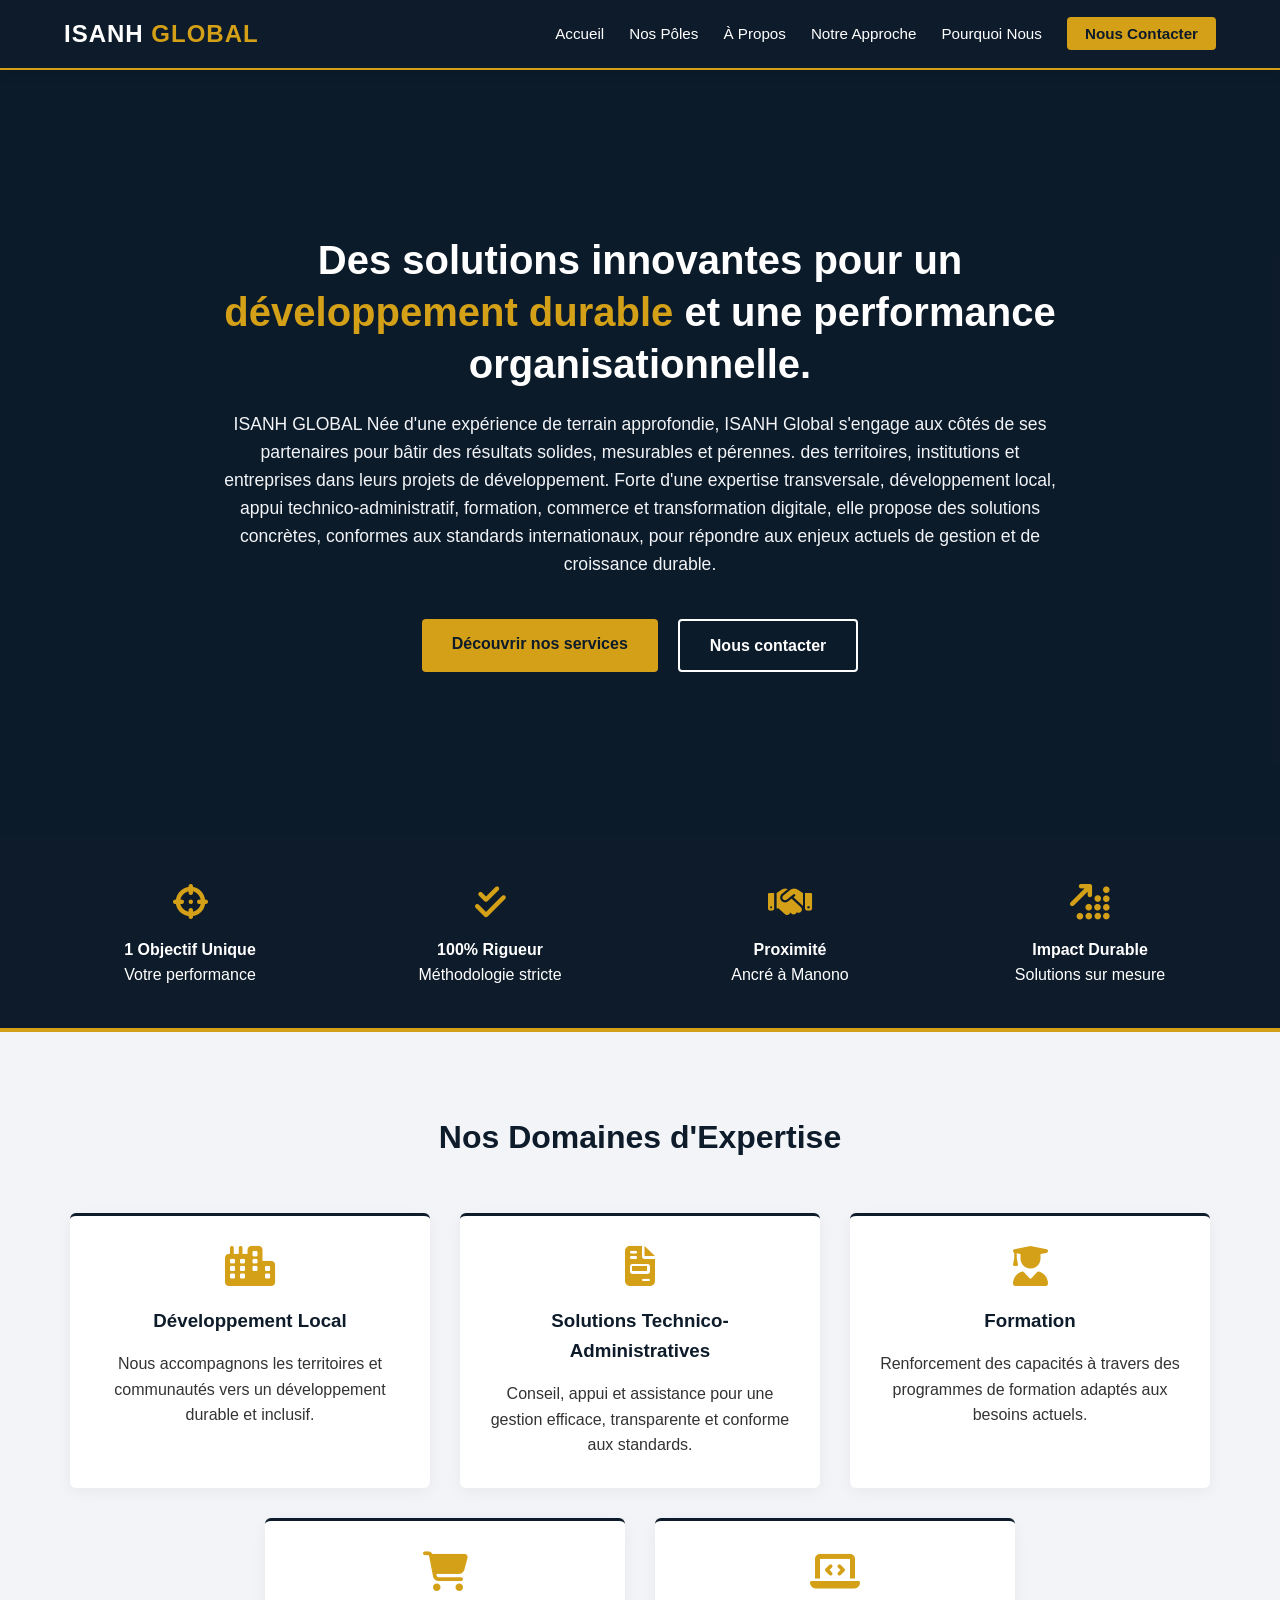
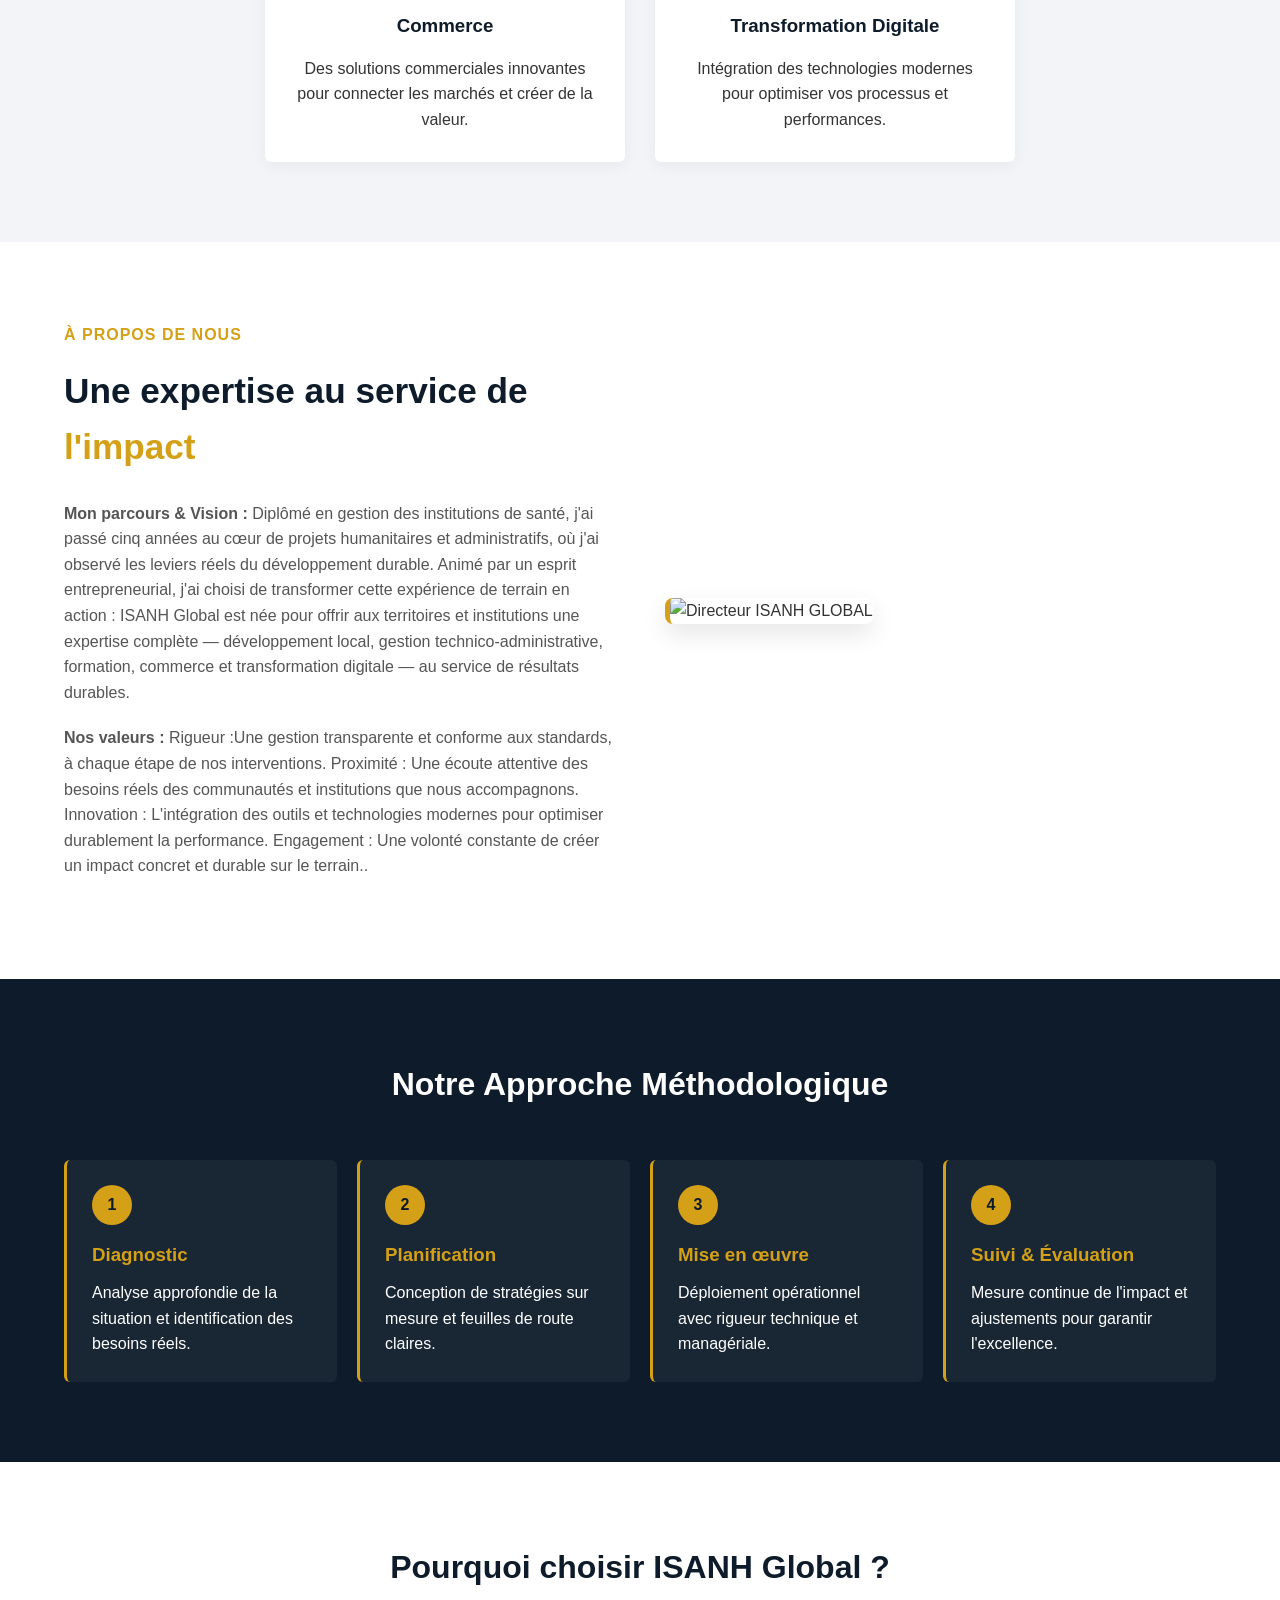
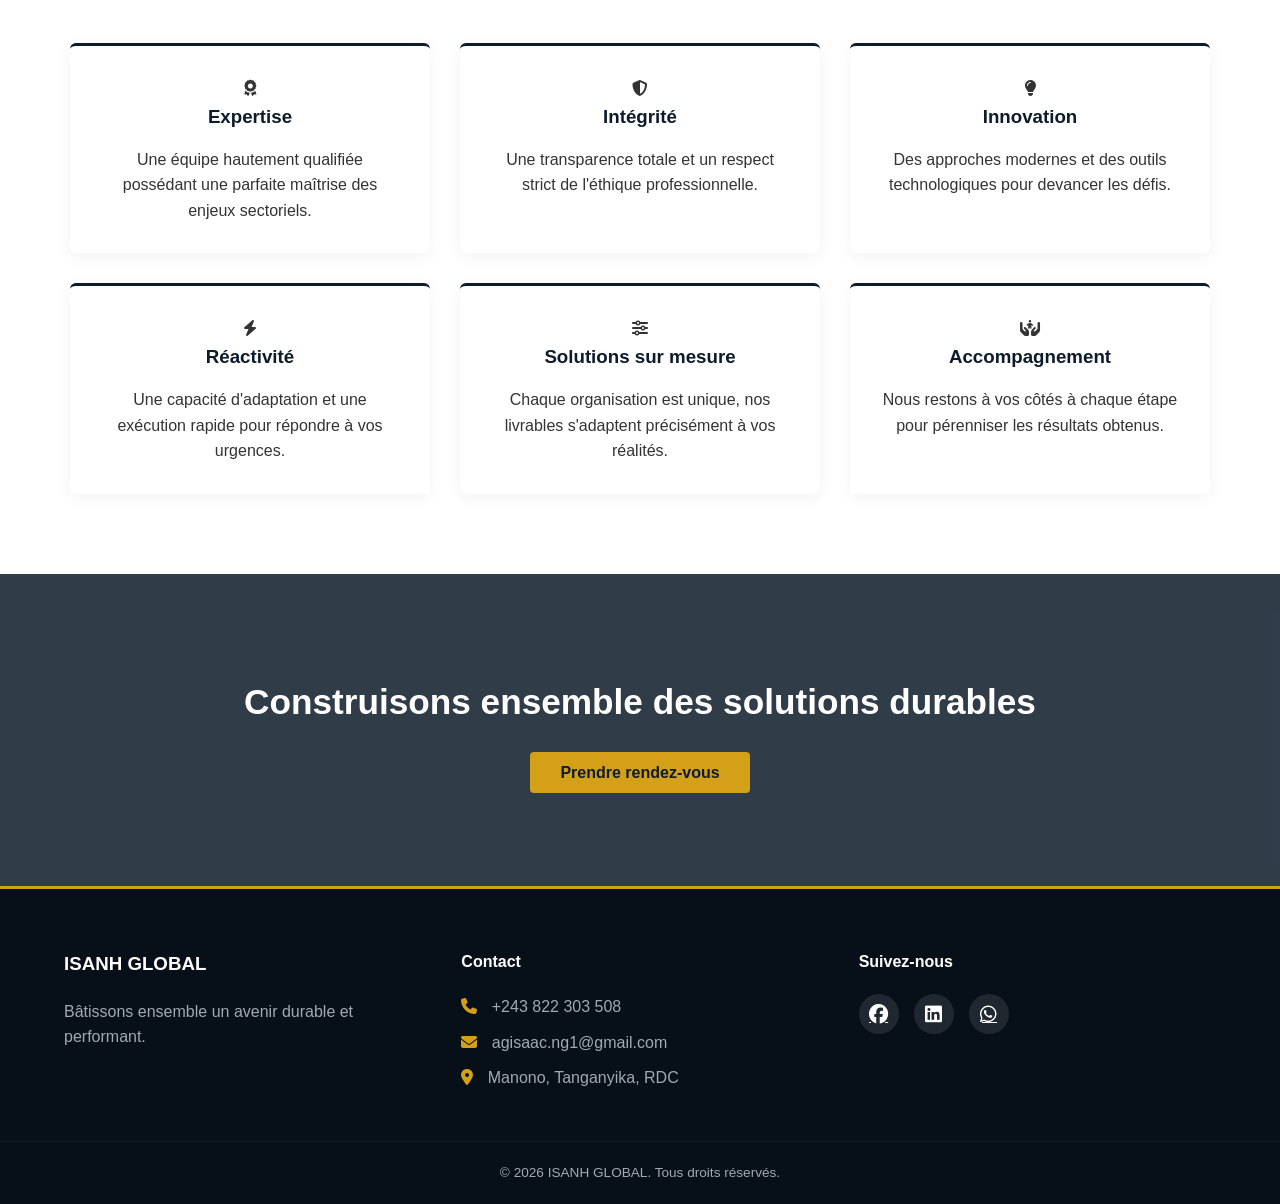
==== index.html @ 067c7b62 "Add files via upload" ====
<!DOCTYPE html>
<html lang="fr">
<head>
    <meta charset="UTF-8">
    <meta name="viewport" content="width=device-width, initial-scale=1.0">
    <title>ISANH GLOBAL | Performance & Solutions</title>
    <link rel="stylesheet" href="https://cdnjs.cloudflare.com/ajax/libs/font-awesome/6.4.0/css/all.min.css">
    <link rel="stylesheet" href="style.css">
</head>
<body>

    <header class="site-header">
        <div class="header-container">
            <div class="logo">ISANH <span class="gold-text">GLOBAL</span></div>
            <nav class="main-nav">
                <ul class="nav-links">
                    <li><a href="#accueil">Accueil</a></li>
                    <li><a href="#poles">Nos Pôles</a></li>
                    <li><a href="#apropos">À Propos</a></li>
                    <li><a href="#approche">Notre Approche</a></li>
                    <li><a href="#pourquoi">Pourquoi Nous</a></li>
                    <li><a href="#contact" class="nav-btn-contact">Nous Contacter</a></li>
                </ul>
            </nav>
        </div>
    </header>

    <section id="accueil" class="hero-section">
        <div class="hero-overlay"></div>
        <div class="hero-content">
            <h1>Des solutions innovantes pour un <span class="gold-text">développement durable</span> et une performance organisationnelle.</h1>
            <p class="hero-subtitle">ISANH GLOBAL Née d'une expérience de terrain approfondie, ISANH Global s'engage aux côtés de ses partenaires pour bâtir des résultats solides, mesurables et pérennes. des territoires, institutions et entreprises dans leurs projets de développement. Forte d'une expertise transversale, développement local, appui technico-administratif, formation, commerce et transformation digitale, elle propose des solutions concrètes, conformes aux standards internationaux, pour répondre aux enjeux actuels de gestion et de croissance durable.</p>
            <div class="hero-buttons">
                <a href="#poles" class="btn btn-gold">Découvrir nos services</a>
                <a href="https://wa.me/243822303508" target="_blank" class="btn btn-outline">Nous contacter</a>
            </div>
        </div>
    </section>

    <!-- 2. NOTRE ENGAGEMENT DE DÉPART (À la place des faux chiffres) -->
    <section class="stats-section">
        <div class="container stats-grid">
            <div class="stat-card">
                <h3><i class="fa-solid fa-crosshairs"></i></h3>
                <p><strong>1 Objectif Unique</strong><br>Votre performance</p>
            </div>
            <div class="stat-card">
                <h3><i class="fa-solid fa-check-double"></i></h3>
                <p><strong>100% Rigueur</strong><br>Méthodologie stricte</p>
            </div>
            <div class="stat-card">
                <h3><i class="fa-solid fa-handshake"></i></h3>
                <p><strong>Proximité</strong><br>Ancré à Manono</p>
            </div>
            <div class="stat-card">
                <h3><i class="fa-solid fa-arrow-up-right-dots"></i></h3>
                <p><strong>Impact Durable</strong><br>Solutions sur mesure</p>
            </div>
        </div>
    </section>

    <section id="poles" class="section-padding bg-light">
        <div class="container">
            <h2 class="section-title">Nos Domaines d'Expertise</h2>
            <div class="grid-3-columns">
                <div class="card-expertise">
                    <i class="fa-solid fa-city card-icon"></i>
                    <h3>Développement Local</h3>
                    <p>Nous accompagnons les territoires et communautés vers un développement durable et inclusif.</p>
                </div>
                <div class="card-expertise">
                    <i class="fa-solid fa-file-invoice card-icon"></i>
                    <h3>Solutions Technico-Administratives</h3>
                    <p>Conseil, appui et assistance pour une gestion efficace, transparente et conforme aux standards.</p>
                </div>
                <div class="card-expertise">
                    <i class="fa-solid fa-user-graduate card-icon"></i>
                    <h3>Formation</h3>
                    <p>Renforcement des capacités à travers des programmes de formation adaptés aux besoins actuels.</p>
                </div>
                <div class="card-expertise">
                    <i class="fa-solid fa-cart-shopping card-icon"></i>
                    <h3>Commerce</h3>
                    <p>Des solutions commerciales innovantes pour connecter les marchés et créer de la valeur.</p>
                </div>
                <div class="card-expertise">
                    <i class="fa-solid fa-laptop-code card-icon"></i>
                    <h3>Transformation Digitale</h3>
                    <p>Intégration des technologies modernes pour optimiser vos processus et performances.</p>
                </div>
            </div>
        </div>
    </section>

    <section id="apropos" class="section-padding">
        <div class="container grid-2-columns">
            <div class="about-text">
                <span class="section-subtitle">À PROPOS DE NOUS</span>
                <h2>Une expertise au service de <span class="gold-text">l'impact</span></h2>
                <p><strong>Mon parcours & Vision :</strong> Diplômé en gestion des institutions de santé, j'ai passé cinq années au cœur de projets humanitaires et administratifs, où j'ai observé les leviers réels du développement durable. Animé par un esprit entrepreneurial, j'ai choisi de transformer cette expérience de terrain en action : ISANH Global est née pour offrir aux territoires et institutions une expertise complète — développement local, gestion technico-administrative, formation, commerce et transformation digitale — au service de résultats durables.</p>
                <p><strong>Nos valeurs :</strong> Rigueur :Une gestion transparente et conforme aux standards, à chaque étape de nos interventions.
Proximité : Une écoute attentive des besoins réels des communautés et institutions que nous accompagnons.
Innovation : L'intégration des outils et technologies modernes pour optimiser durablement la performance.
Engagement : Une volonté constante de créer un impact concret et durable sur le terrain..</p>
            </div>
            <div class="about-image-box">
                <img src="mon-profil.png" alt="Directeur ISANH GLOBAL" class="about-img">
            </div>
        </div>
    </section>

    <section id="approche" class="section-padding bg-dark">
        <div class="container">
            <h2 class="section-title text-center text-white">Notre Approche Méthodologique</h2>
            <div class="approche-timeline">
                <div class="step">
                    <div class="step-number">1</div>
                    <h3>Diagnostic</h3>
                    <p>Analyse approfondie de la situation et identification des besoins réels.</p>
                </div>
                <div class="step">
                    <div class="step-number">2</div>
                    <h3>Planification</h3>
                    <p>Conception de stratégies sur mesure et feuilles de route claires.</p>
                </div>
                <div class="step">
                    <div class="step-number">3</div>
                    <h3>Mise en œuvre</h3>
                    <p>Déploiement opérationnel avec rigueur technique et managériale.</p>
                </div>
                <div class="step">
                    <div class="step-number">4</div>
                    <h3>Suivi & Évaluation</h3>
                    <p>Mesure continue de l'impact et ajustements pour garantir l'excellence.</p>
                </div>
            </div>
        </div>
    </section>

    <section id="pourquoi" class="section-padding">
        <div class="container">
            <h2 class="section-title">Pourquoi choisir ISANH Global ?</h2>
            <div class="grid-3-columns">
                <div class="why-card">
                    <i class="fa-solid fa-award why-icon"></i>
                    <h3>Expertise</h3>
                    <p>Une équipe hautement qualifiée possédant une parfaite maîtrise des enjeux sectoriels.</p>
                </div>
                <div class="why-card">
                    <i class="fa-solid fa-shield-halved why-icon"></i>
                    <h3>Intégrité</h3>
                    <p>Une transparence totale et un respect strict de l'éthique professionnelle.</p>
                </div>
                <div class="why-card">
                    <i class="fa-solid fa-lightbulb why-icon"></i>
                    <h3>Innovation</h3>
                    <p>Des approches modernes et des outils technologiques pour devancer les défis.</p>
                </div>
                <div class="why-card">
                    <i class="fa-solid fa-bolt why-icon"></i>
                    <h3>Réactivité</h3>
                    <p>Une capacité d'adaptation et une exécution rapide pour répondre à vos urgences.</p>
                </div>
                <div class="why-card">
                    <i class="fa-solid fa-sliders why-icon"></i>
                    <h3>Solutions sur mesure</h3>
                    <p>Chaque organisation est unique, nos livrables s'adaptent précisément à vos réalités.</p>
                </div>
                <div class="why-card">
                    <i class="fa-solid fa-hands-holding-child why-icon"></i>
                    <h3>Accompagnement</h3>
                    <p>Nous restons à vos côtés à chaque étape pour pérenniser les résultats obtenus.</p>
                </div>
            </div>
        </div>
    </section>

    <section class="cta-banner">
        <div class="cta-overlay"></div>
        <div class="cta-content">
            <h2>Construisons ensemble des solutions durables</h2>
            <a href="https://wa.me/243822303508?text=Je%20souhaite%20prendre%20rendez-vous" target="_blank" class="btn btn-gold">Prendre rendez-vous</a>
        </div>
    </section>

    <footer id="contact" class="site-footer">
        <div class="container footer-grid">
            <div class="footer-about">
                <h3>ISANH GLOBAL</h3>
                <p>Bâtissons ensemble un avenir durable et performant.</p>
            </div>
            <div class="footer-contact">
                <h4>Contact</h4>
                <p><i class="fa-solid fa-phone"></i> +243 822 303 508</p>
                <p><i class="fa-solid fa-envelope"></i> agisaac.ng1@gmail.com</p>
                <p><i class="fa-solid fa-location-dot"></i> Manono, Tanganyika, RDC</p>
            </div>
            <div class="footer-social">
                <h4>Suivez-nous</h4>
                <div class="social-icons">
                    <a href="#" target="_blank"><i class="fa-brands fa-facebook"></i></a>
                    <a href="#" target="_blank"><i class="fa-brands fa-linkedin"></i></a>
                    <a href="https://wa.me/243822303508" target="_blank"><i class="fa-brands fa-whatsapp"></i></a>
                </div>
            </div>
        </div>
        <div class="footer-bottom">
            <p>&copy; 2026 ISANH GLOBAL. Tous droits réservés.</p>
        </div>
    </footer>

</body>
</html>
---- style.css ----
/* RESET DES MARGES & CONFIGURATION DE BASE */
* {
    margin: 0;
    padding: 0;
    box-sizing: border-box;
}

html {
    scroll-behavior: smooth;
}

body {
    font-family: 'Poppins', 'Montserrat', sans-serif;
    color: #333333;
    background-color: #ffffff;
    line-height: 1.6;
}

/* COULEURS ET TYPO REUTILISABLES */
.gold-text { color: #D4A017; }
.bg-light { background-color: #F2F4F7; }
.bg-dark { background-color: #0D1B2A; color: #ffffff; }
.text-center { text-align: center; }
.text-white { color: #ffffff !important; }

/* LAYOUT STRUCTUREL */
.container {
    width: 90%;
    max-width: 1200px;
    margin: 0 auto;
}

.section-padding {
    padding: 80px 0;
}

.section-title {
    font-size: 2rem;
    text-align: center;
    margin-bottom: 50px;
    color: #0D1B2A;
    font-weight: 700;
}

/* DESIGN DU HEADER HORIZONTAL FIXED */
.site-header {
    background-color: #0D1B2A;
    position: sticky;
    top: 0;
    z-index: 1000;
    box-shadow: 0 4px 10px rgba(0,0,0,0.1);
    border-bottom: 2px solid #D4A017;
}

.header-container {
    display: flex;
    justify-content: space-between;
    align-items: center;
    padding: 15px 5%;
}

.logo {
    font-size: 1.5rem;
    font-weight: bold;
    color: #ffffff;
    letter-spacing: 1px;
}

.nav-links {
    display: flex;
    list-style: none;
    gap: 25px;
    align-items: center;
}

.nav-links a {
    color: #ffffff;
    text-decoration: none;
    font-weight: 500;
    font-size: 0.95rem;
    transition: color 0.3s ease;
}

.nav-links a:hover {
    color: #D4A017;
}

.nav-btn-contact {
    background-color: #D4A017;
    color: #0D1B2A !important;
    padding: 8px 18px;
    border-radius: 4px;
    font-weight: 600 !important;
}

/*  /* HERO SECTION (Mise à jour avec l'image de Manono) */
.hero-section {
    position: relative;
    height: 85vh;
    display: flex;
    align-items: center;
    justify-content: center;
    text-align: center;
    /* On appelle ici votre image locale 'manono.png' */
    background: #0D1B2A url('manono.png') no-repeat center center/cover;
    background-attachment: fixed; /* Effet parallaxe élégant */
    color: #ffffff;
    padding: 0 20px;
}

.hero-overlay {
    position: absolute;
    top: 0; left: 0; width: 100%; height: 100%;
    background: rgba(13, 27, 42, 0.75); /* Voile sombre pour rendre le texte lisible */
    z-index: 1;
}

.hero-content {
    position: relative;
    z-index: 2;
    max-width: 850px;
}

.hero-content h1 {
    font-size: 2.5rem;
    line-height: 1.3;
    margin-bottom: 20px;
}

.hero-subtitle {
    font-size: 1.1rem;
    margin-bottom: 40px;
    color: #F2F4F7;
}

/* BOUTONS GENERIQUES */
.hero-buttons {
    display: flex;
    gap: 20px;
    justify-content: center;
}

.btn {
    padding: 12px 30px;
    border-radius: 4px;
    font-weight: 600;
    text-decoration: none;
    transition: all 0.3s ease;
}

.btn-gold {
    background-color: #D4A017;
    color: #0D1B2A;
}

.btn-gold:hover {
    background-color: #bfa015;
    transform: traHEROnslateY(-2px);
}

.btn-outline {
    border: 2px solid #ffffff;
    color: #ffffff;
}

.btn-outline:hover {
    background-color: #ffffff;
    color: #0D1B2A;
}

/* SECTION STATS */
.stats-section {
    background-color: #0D1B2A;
    padding: 40px 0;
    border-bottom: 4px solid #D4A017;
}

.stats-grid {
    display: table;
    width: 100%;
}

.stat-card {
    display: table-cell;
    width: 25%;
    text-align: center;
    color: #ffffff;
}

.stat-card h3 {
    font-size: 2.2rem;
    color: #D4A017;
    margin-bottom: 5px;
}

/* GRIDS FLEXIBLES (Evite les chevauchements) */
.grid-3-columns {
    display: flex;
    flex-wrap: wrap;
    gap: 30px;
    justify-content: center;
}

.card-expertise, .why-card {
    flex: 1 1 300px;
    max-width: 360px;
    background: #ffffff;
    padding: 30px;
    border-radius: 6px;
    box-shadow: 0 4px 15px rgba(0,0,0,0.05);
    text-align: center;
    border-top: 3px solid #0D1B2A;
    transition: transform 0.3s;
}

.card-expertise:hover, .why-card:hover {
    transform: translateY(-5px);
}

.card-icon {
    font-size: 2.5rem;
    color: #D4A017;
    margin-bottom: 20px;
}

.card-expertise h3, .why-card h3 {
    margin-bottom: 15px;
    color: #0D1B2A;
}

/* SECTION A PROPOS (2 Colonnes côte à côte) */
.grid-2-columns {
    display: flex;
    flex-wrap: wrap;
    gap: 50px;
    align-items: center;
}

.about-text, .about-image-box {
    flex: 1 1 450px;
}

.section-subtitle {
    color: #D4A017;
    font-weight: bold;
    letter-spacing: 1px;
}

.about-text h2 {
    font-size: 2.2rem;
    margin: 15px 0 25px;
    color: #0D1B2A;
}

.about-text p {
    margin-bottom: 20px;
    color: #555;
}

.about-img {
    width: 100%;
    border-radius: 8px;
    box-shadow: 0 10px 25px rgba(0,0,0,0.1);
    border-left: 5px solid #D4A017;
}

/* TIMELINE DE L'APPROCHE */
.approche-timeline {
    display: flex;
    flex-wrap: wrap;
    gap: 20px;
    margin-top: 40px;
}

.step {
    flex: 1 1 220px;
    background: rgba(255,255,255,0.05);
    padding: 25px;
    border-radius: 6px;
    border-left: 3px solid #D4A017;
}

.step-number {
    width: 40px;
    height: 40px;
    background: #D4A017;
    color: #0D1B2A;
    border-radius: 50%;
    display: flex;
    align-items: center;
    justify-content: center;
    font-weight: bold;
    margin-bottom: 15px;
}

.step h3 { margin-bottom: 10px; color: #D4A017; }

/* BANNIERE CALL TO ACTION (CTA) */
.cta-banner {
    position: relative;
    padding: 100px 20px;
    text-align: center;
    background: url('https://images.unsplash.com/photo-1454165804606-c3d57bc86b40?q=80&w=1920') no-repeat center center/cover;
    color: #ffffff;
}

.cta-overlay {
    position: absolute;
    top: 0; left: 0; width: 100%; height: 100%;
    background: rgba(13, 27, 42, 0.85);
}

.cta-content {
    position: relative;
    z-index: 2;
}

.cta-content h2 {
    font-size: 2.2rem;
    margin-bottom: 30px;
}

/* FOOTER COMPLET */
.site-footer {
    background-color: #070F18;
    color: #A0AAB5;
    padding: 60px 0 20px;
    border-top: 3px solid #D4A017;
}

.footer-grid {
    display: flex;
    flex-wrap: wrap;
    gap: 40px;
    justify-content: space-between;
}

.footer-about, .footer-contact, .footer-social {
    flex: 1 1 250px;
}

.site-footer h3, .site-footer h4 {
    color: #ffffff;
    margin-bottom: 20px;
}

.footer-contact p {
    margin-bottom: 10px;
}

.footer-contact i {
    color: #D4A017;
    margin-right: 10px;
}

.social-icons {
    display: flex;
    gap: 15px;
}

.social-icons a {
    color: #ffffff;
    background: rgba(255,255,255,0.1);
    width: 40px;
    height: 40px;
    display: flex;
    align-items: center;
    justify-content: center;
    border-radius: 50%;
    font-size: 1.2rem;
    transition: all 0.3s;
}

.social-icons a:hover {
    background: #D4A017;
    color: #0D1B2A;
}

.footer-bottom {
    text-align: center;
    margin-top: 40px;
    padding-top: 20px;
    border-top: 1px solid rgba(255,255,255,0.05);
    font-size: 0.85rem;
}
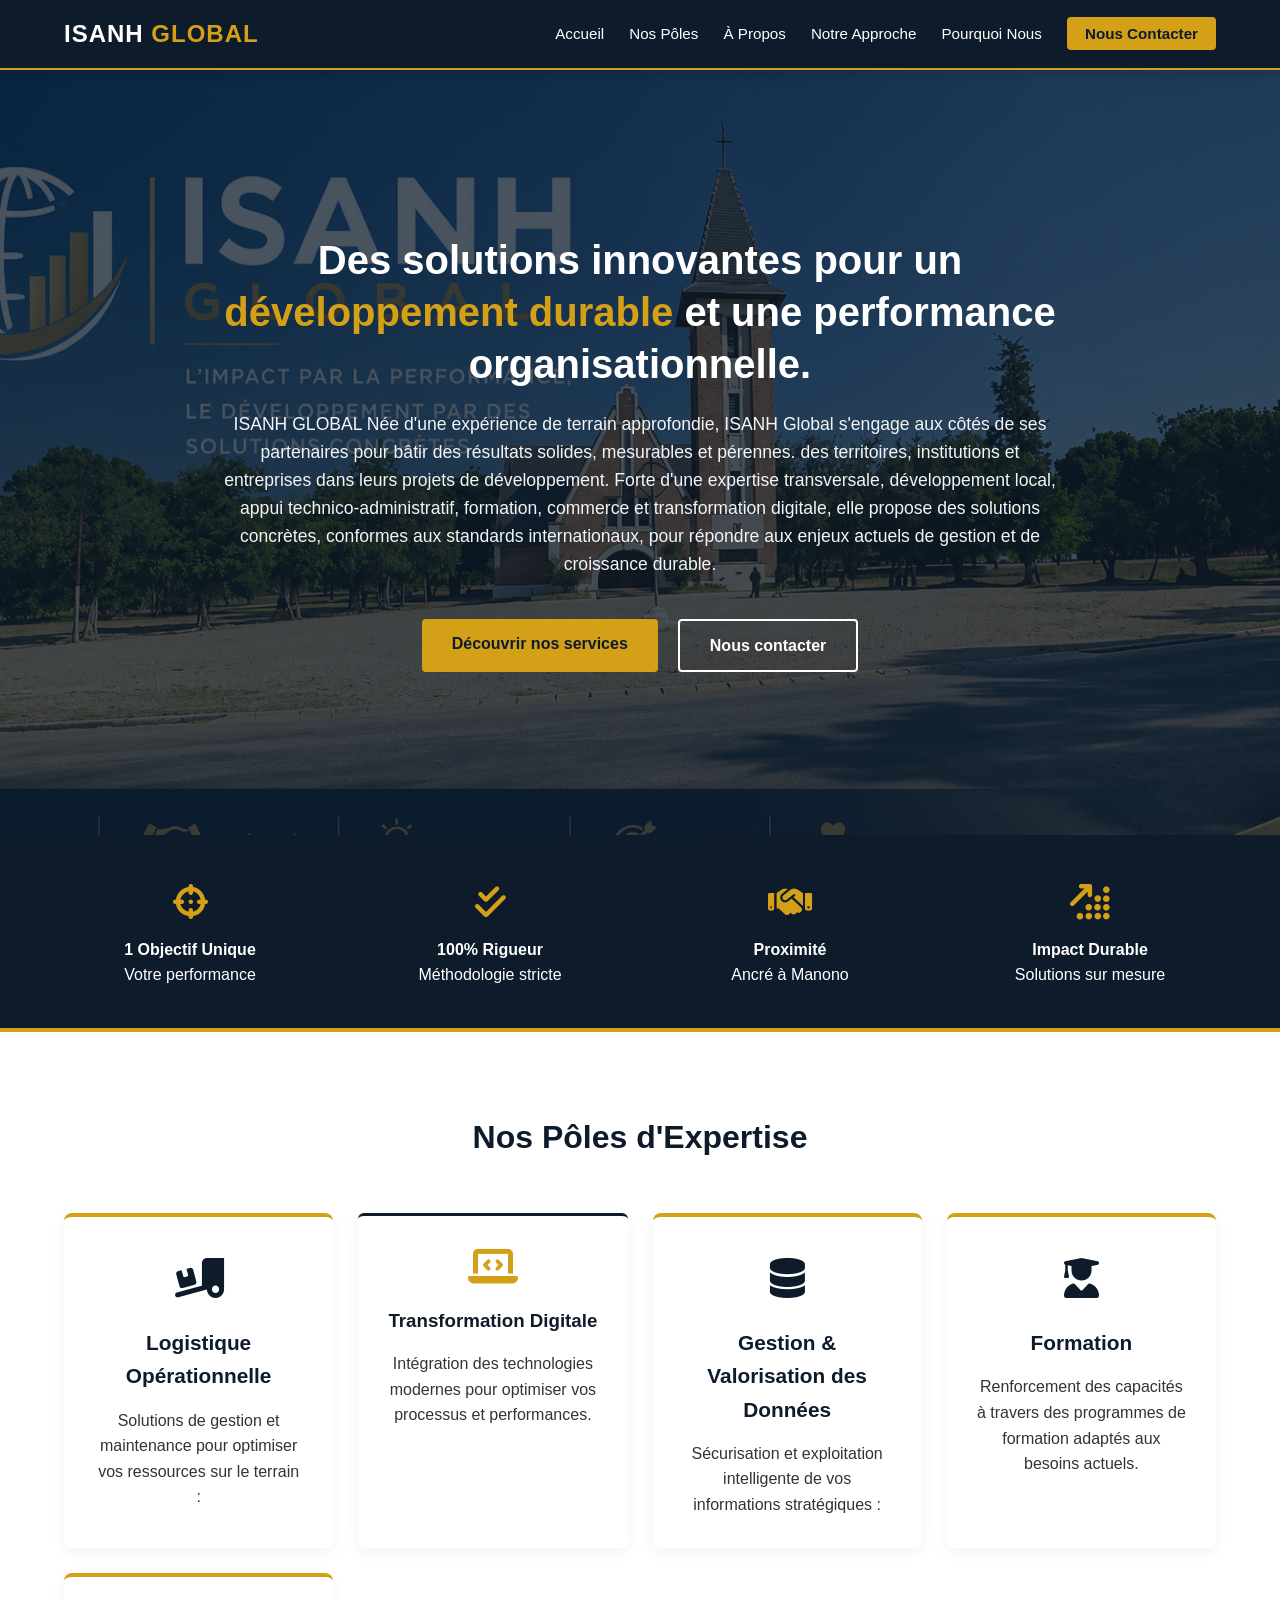
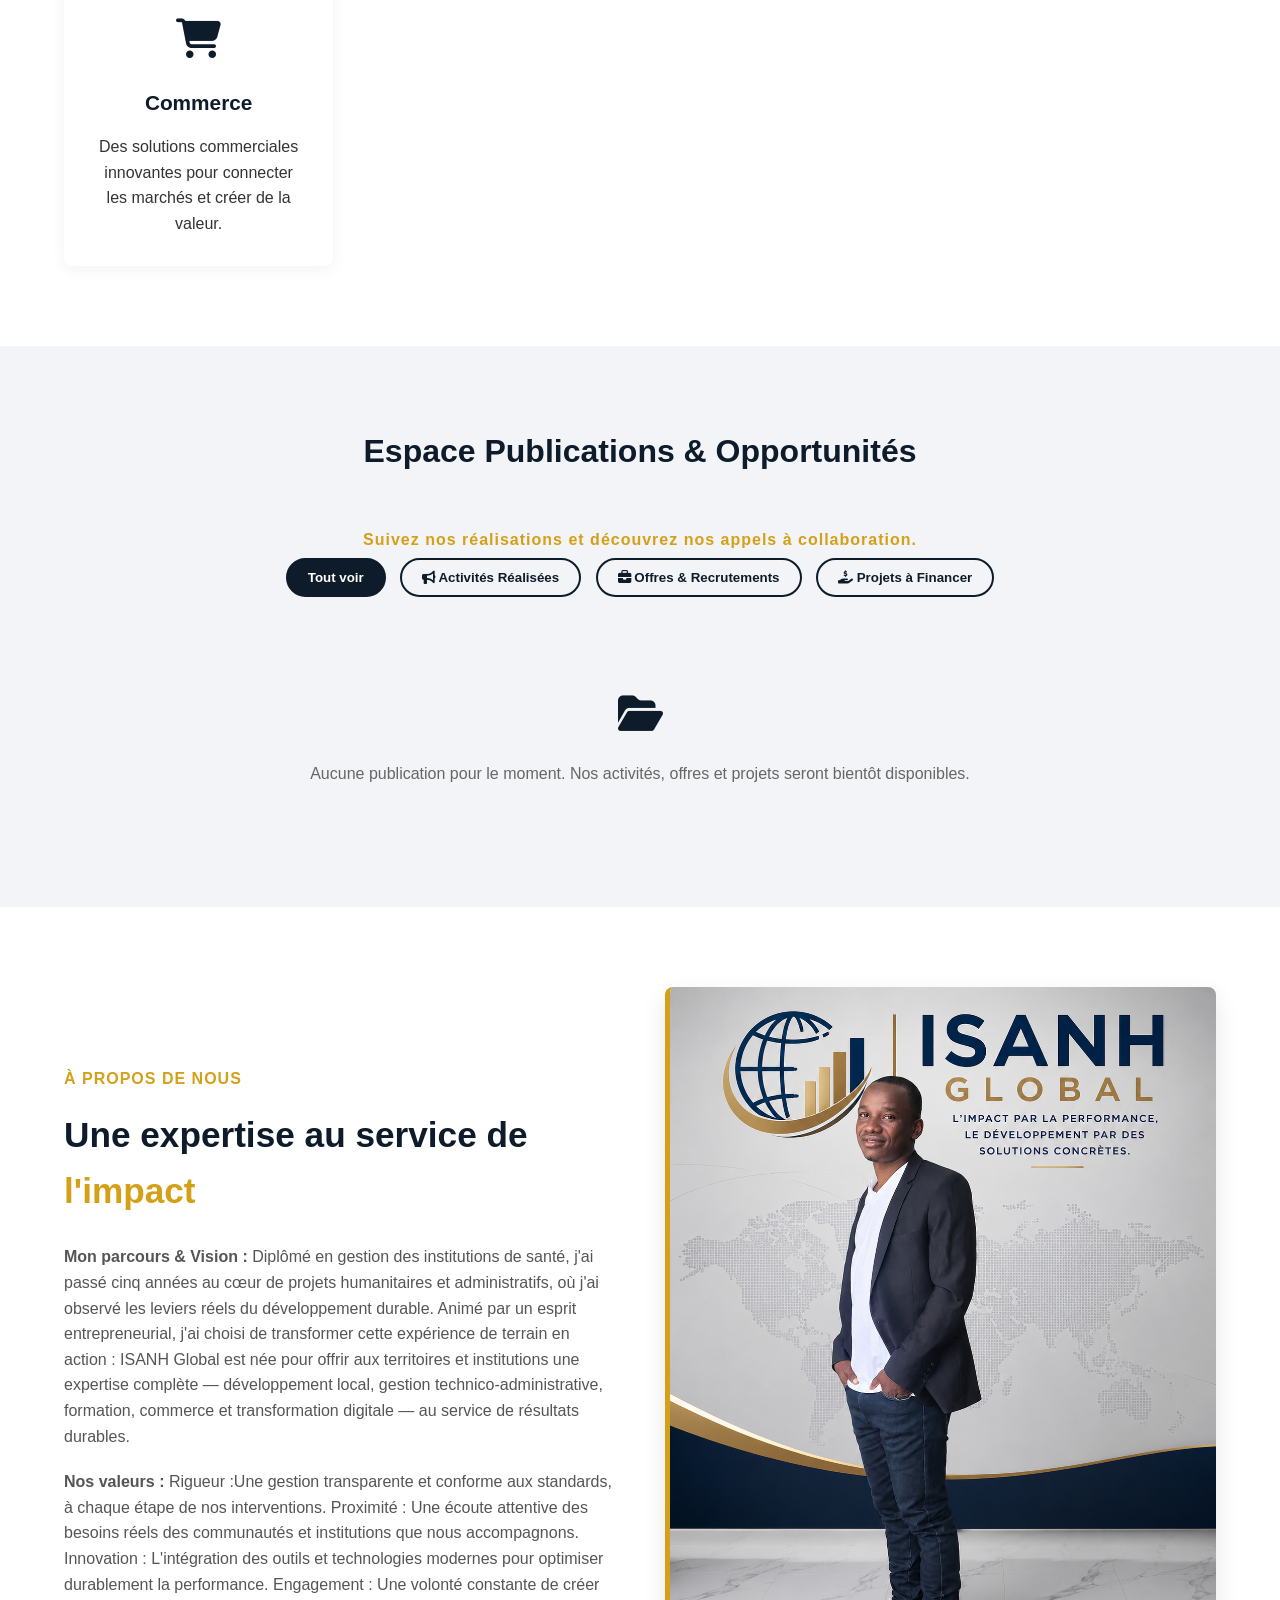
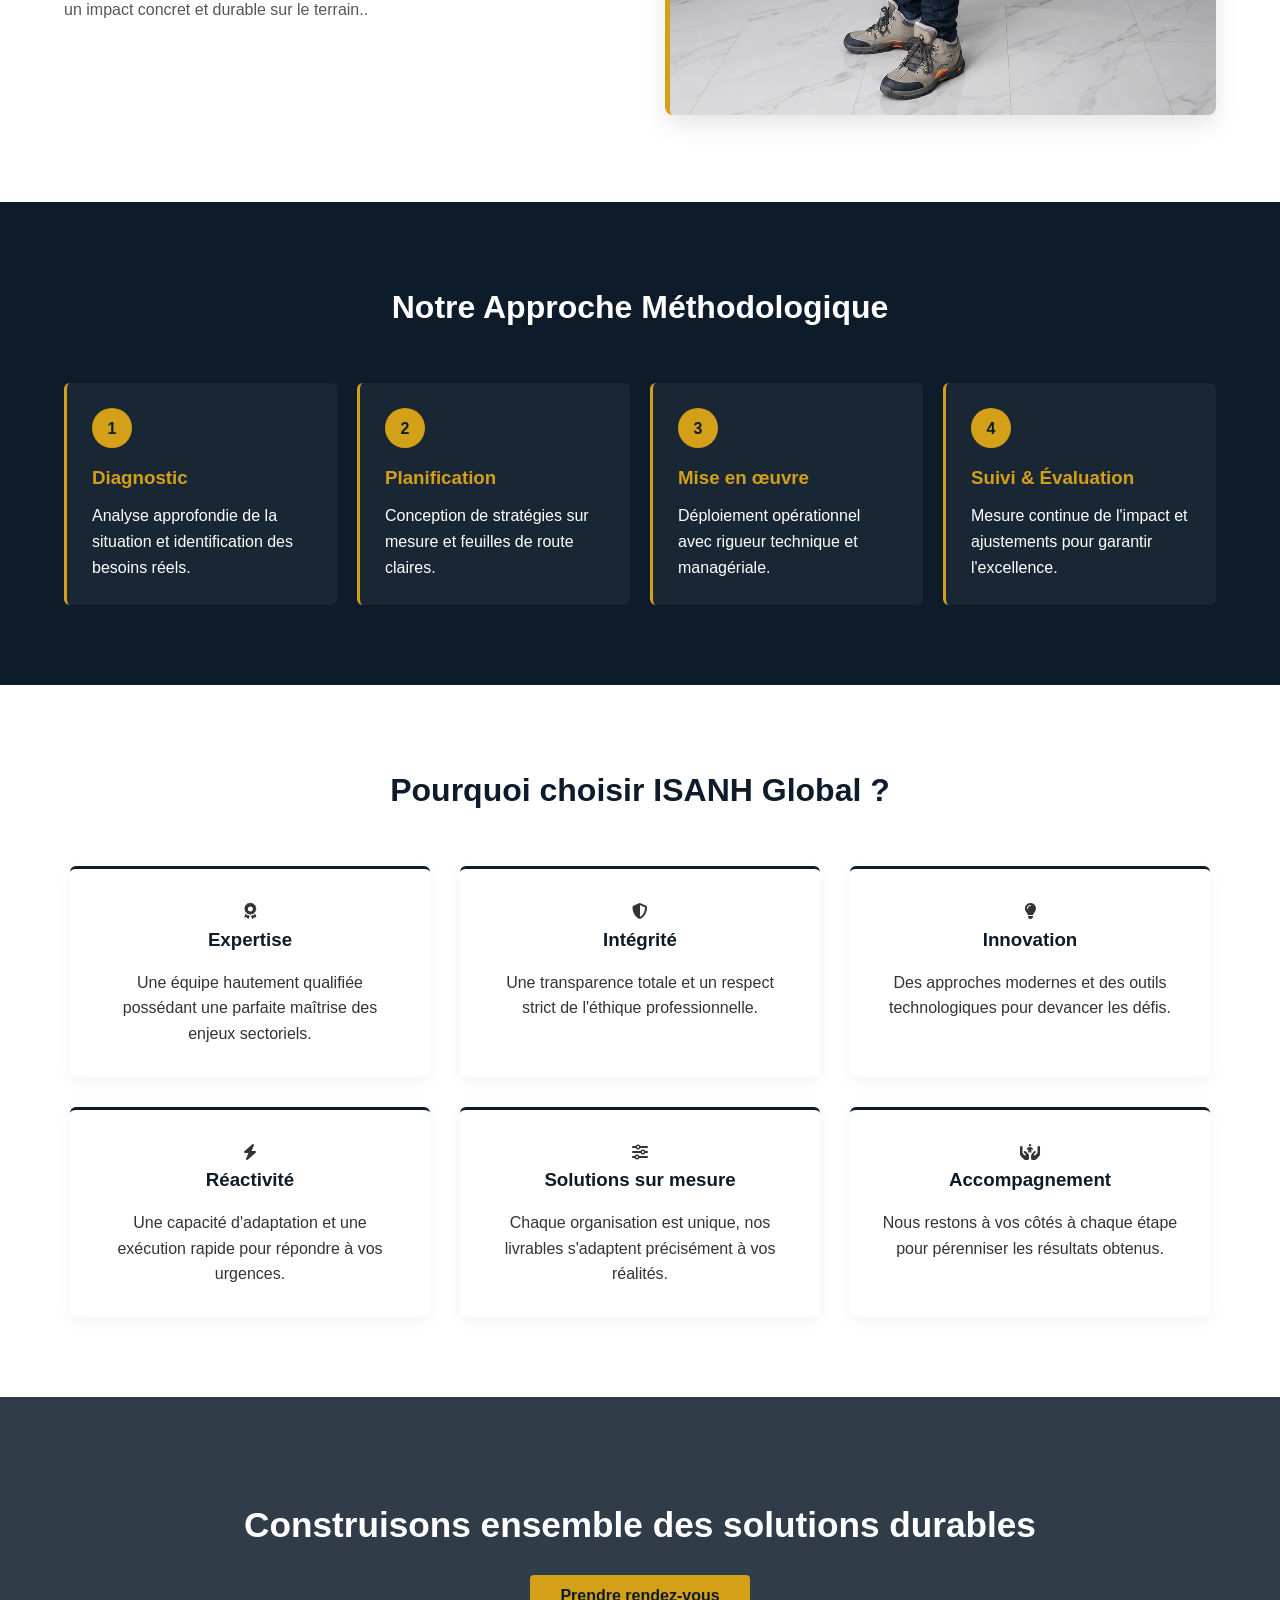
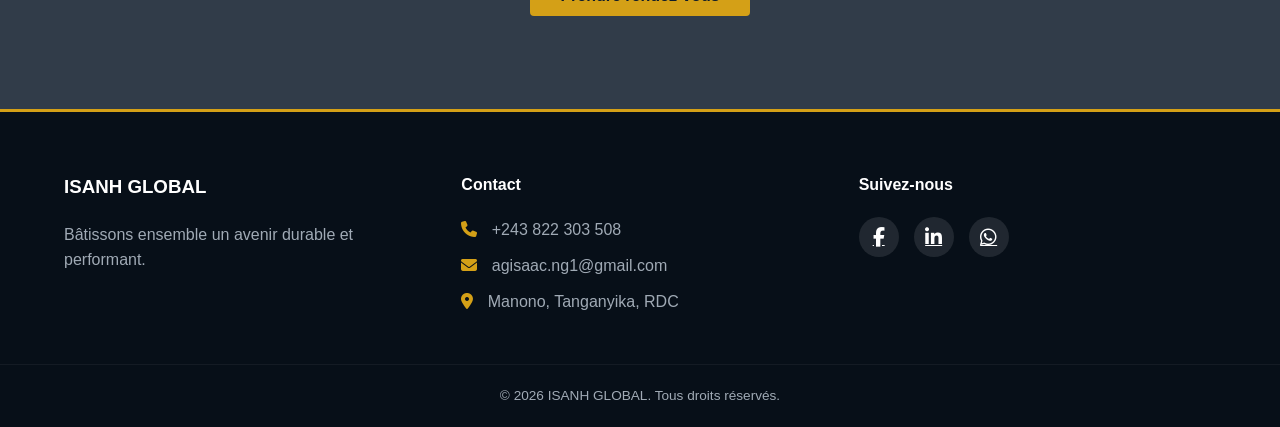
==== commit 3b3201a9: "Add files via upload" ====
--- a/index.html
+++ b/index.html
@@ -58,37 +58,74 @@
             </div>
         </div>
     </section>
-
-    <section id="poles" class="section-padding bg-light">
-        <div class="container">
-            <h2 class="section-title">Nos Domaines d'Expertise</h2>
-            <div class="grid-3-columns">
-                <div class="card-expertise">
-                    <i class="fa-solid fa-city card-icon"></i>
-                    <h3>Développement Local</h3>
-                    <p>Nous accompagnons les territoires et communautés vers un développement durable et inclusif.</p>
-                </div>
-                <div class="card-expertise">
-                    <i class="fa-solid fa-file-invoice card-icon"></i>
-                    <h3>Solutions Technico-Administratives</h3>
-                    <p>Conseil, appui et assistance pour une gestion efficace, transparente et conforme aux standards.</p>
-                </div>
-                <div class="card-expertise">
-                    <i class="fa-solid fa-user-graduate card-icon"></i>
-                    <h3>Formation</h3>
-                    <p>Renforcement des capacités à travers des programmes de formation adaptés aux besoins actuels.</p>
-                </div>
-                <div class="card-expertise">
-                    <i class="fa-solid fa-cart-shopping card-icon"></i>
-                    <h3>Commerce</h3>
-                    <p>Des solutions commerciales innovantes pour connecter les marchés et créer de la valeur.</p>
-                </div>
-                <div class="card-expertise">
+<!-- SECTION NOS POLES -->
+<section id="poles" class="section-padding">
+    <div class="container">
+        <h2 class="section-title text-center">Nos Pôles d'Expertise</h2>
+        
+        <div class="poles-grid">
+            
+            <!-- Pôle Logistique -->
+            <div class="pole-card">
+                <div class="pole-icon"><i class="fas fa-truck-loading"></i></div>
+                <h3>Logistique Opérationnelle</h3>
+                <p>Solutions de gestion et maintenance pour optimiser vos ressources sur le terrain :</p>
+              <!-- Pôle Transformation Digitale -->  
+            </div>
+            <div class="card-expertise">
                     <i class="fa-solid fa-laptop-code card-icon"></i>
                     <h3>Transformation Digitale</h3>
                     <p>Intégration des technologies modernes pour optimiser vos processus et performances.</p>
                 </div>
-            </div>
+
+            <!-- Pôle Gestion des Données -->
+            <div class="pole-card">
+                <div class="pole-icon"><i class="fas fa-database"></i></div>
+                <h3>Gestion & Valorisation des Données</h3>
+                <p>Sécurisation et exploitation intelligente de vos informations stratégiques :</p>
+                
+            </div>
+
+            <!-- Pôle Formation -->
+            <div class="pole-card">
+                <div class="pole-icon"><i class="fas fa-user-graduate"></i></div>
+                <h3>Formation</h3>
+                <p>Renforcement des capacités à travers des programmes de formation adaptés aux besoins actuels.</p>
+            </div>
+
+            <!-- Pôle Commerce -->
+            <div class="pole-card">
+                <div class="pole-icon"><i class="fas fa-shopping-cart"></i></div>
+                <h3>Commerce</h3>
+                <p>Des solutions commerciales innovantes pour connecter les marchés et créer de la valeur.</p>
+            </div>
+
+        </div>
+    </div>
+</section>
+    
+<!-- SECTION PUBLICATIONS & OPPORTUNITÉS -->
+<section id="publications" class="section-padding bg-light">
+    <div class="container">
+        <h2 class="section-title text-center">Espace Publications & Opportunités</h2>
+        <p class="text-center section-subtitle">Suivez nos réalisations et découvrez nos appels à collaboration.</p>
+        
+        <!-- Filtres / Boutons de publication -->
+        <div class="publication-buttons text-center">
+            <button class="btn btn-pub active" onclick="filterPublications('all')">Tout voir</button>
+            <button class="btn btn-pub" onclick="filterPublications('activites')"><i class="fas fa-bullhorn"></i> Activités Réalisées</button>
+            <button class="btn btn-pub" onclick="filterPublications('offres')"><i class="fas fa-briefcase"></i> Offres & Recrutements</button>
+            <button class="btn btn-pub" onclick="filterPublications('projets')"><i class="fas fa-hand-holding-usd"></i> Projets à Financer</button>
+        </div>
+
+<!-- GRILLE DES PUBLICATIONS (VIDE - EN ATTENTE) -->
+<div class="publications-grid">
+    
+    <div class="no-publications text-center" style="grid-column: 1 / -1; padding: 40px; color: #666; width: 100%;">
+        <div style="font-size: 2.5rem; margin-bottom: 15px; color: #0D1B2A;"><i class="fas fa-folder-open"></i></div>
+        <p>Aucune publication pour le moment. Nos activités, offres et projets seront bientôt disponibles.</p>
+    </div>
+
         </div>
     </section>
 
@@ -104,7 +141,7 @@
 Engagement : Une volonté constante de créer un impact concret et durable sur le terrain..</p>
             </div>
             <div class="about-image-box">
-                <img src="mon-profil.png" alt="Directeur ISANH GLOBAL" class="about-img">
+                <img src="./mon-profil.png" alt="Directeur ISANH GLOBAL" class="about-img">
             </div>
         </div>
     </section>
@@ -198,8 +235,8 @@
             <div class="footer-social">
                 <h4>Suivez-nous</h4>
                 <div class="social-icons">
-                    <a href="#" target="_blank"><i class="fa-brands fa-facebook"></i></a>
-                    <a href="#" target="_blank"><i class="fa-brands fa-linkedin"></i></a>
+                    <a href="https://www.facebook.com/https://www.facebook.com/profile.php?id=100064615036930" target="_blank" rel="noopener noreferrer"><i class="fa-brands fa-facebook-f"></i></a>
+    <a href="https://www.linkedin.com/company/https://www.linkedin.com/groups/32700083" target="_blank" rel="noopener noreferrer"><i class="fa-brands fa-linkedin-in"></i></a>
                     <a href="https://wa.me/243822303508" target="_blank"><i class="fa-brands fa-whatsapp"></i></a>
                 </div>
             </div>
--- a/style.css
+++ b/style.css
@@ -382,4 +382,134 @@
     padding-top: 20px;
     border-top: 1px solid rgba(255,255,255,0.05);
     font-size: 0.85rem;
-}+}/* --- DESIGN DES NOUVEAUX POLES --- */
+.poles-grid {
+    display: grid;
+    grid-template-columns: repeat(auto-fit, minmax(300px, 1fr));
+    gap: 30px;
+    margin-top: 40px;
+}
+
+.pole-card {
+    background: #ffffff;
+    padding: 30px;
+    border-radius: 8px;
+    box-shadow: 0 4px 15px rgba(0,0,0,0.05);
+    transition: transform 0.3s ease;
+    border-top: 4px solid #D4A017; /* Rappel de votre couleur dorée */
+}
+
+.pole-card:hover {
+    transform: translateY(-5px);
+}
+
+.pole-icon {
+    font-size: 2.5rem;
+    color: #0D1B2A;
+    margin-bottom: 20px;
+}
+
+.pole-card h3 {
+    font-size: 1.4rem;
+    color: #0D1B2A;
+    margin-bottom: 15px;
+}
+
+.pole-card ul {
+    list-style-type: none;
+    padding: 0;
+    text-align: left;
+}
+
+.pole-card ul li {
+    margin-bottom: 10px;
+    position: relative;
+    padding-left: 20px;
+}
+
+.pole-card ul li::before {
+    content: "✓";
+    color: #D4A017;
+    position: absolute;
+    left: 0;
+}
+
+/* --- DESIGN DES BOUTONS DE PUBLICATION --- */
+.publication-buttons {
+    margin-bottom: 40px;
+}
+
+.btn-pub {
+    background: transparent;
+    border: 2px solid #0D1B2A;
+    color: #0D1B2A;
+    padding: 10px 20px;
+    margin: 5px;
+    border-radius: 25px;
+    cursor: pointer;
+    font-weight: 600;
+    transition: all 0.3s ease;
+}
+
+.btn-pub:hover, .btn-pub.active {
+    background: #0D1B2A;
+    color: #ffffff;
+}
+/* --- GRILLE DES POLES UNIFORME --- */
+.poles-grid {
+    display: grid;
+    grid-template-columns: repeat(auto-fit, minmax(250px, 1fr));
+    gap: 25px;
+    margin-top: 40px;
+}
+
+.pole-card {
+    background: #ffffff;
+    padding: 30px;
+    border-radius: 8px;
+    box-shadow: 0 4px 15px rgba(0,0,0,0.05);
+    transition: transform 0.3s ease;
+    border-top: 4px solid #D4A017;
+    text-align: center;
+}
+
+.pole-card:hover {
+    transform: translateY(-5px);
+}
+
+.pole-icon {
+    font-size: 2.5rem;
+    color: #0D1B2A;
+    margin-bottom: 15px;
+}
+
+.pole-card h3 {
+    font-size: 1.3rem;
+    color: #0D1B2A;
+    margin-bottom: 15px;
+}
+
+.pole-card ul {
+    list-style: none;
+    padding: 0;
+    text-align: left;
+}
+
+.pole-card ul li {
+    margin-bottom: 8px;
+    padding-left: 15px;
+    position: relative;
+    font-size: 0.95rem;
+}
+
+.pole-card ul li::before {
+    content: "✓";
+    color: #D4A017;
+    position: absolute;
+    left: 0;
+}
+<a href="https://www.facebook.com/nomdevotrepereprise" target="_blank" rel="noopener noreferrer">Suivez-nous sur Facebook</a>
+
+<a href="https://www.linkedin.com/company/nomdevotreentreprise" target="_blank" rel="noopener noreferrer">Rejoignez-nous sur LinkedIn</a>
+
+<a href="https://wa.me/votrenumero" target="_blank" rel="noopener noreferrer">Discutez avec nous sur WhatsApp</a>
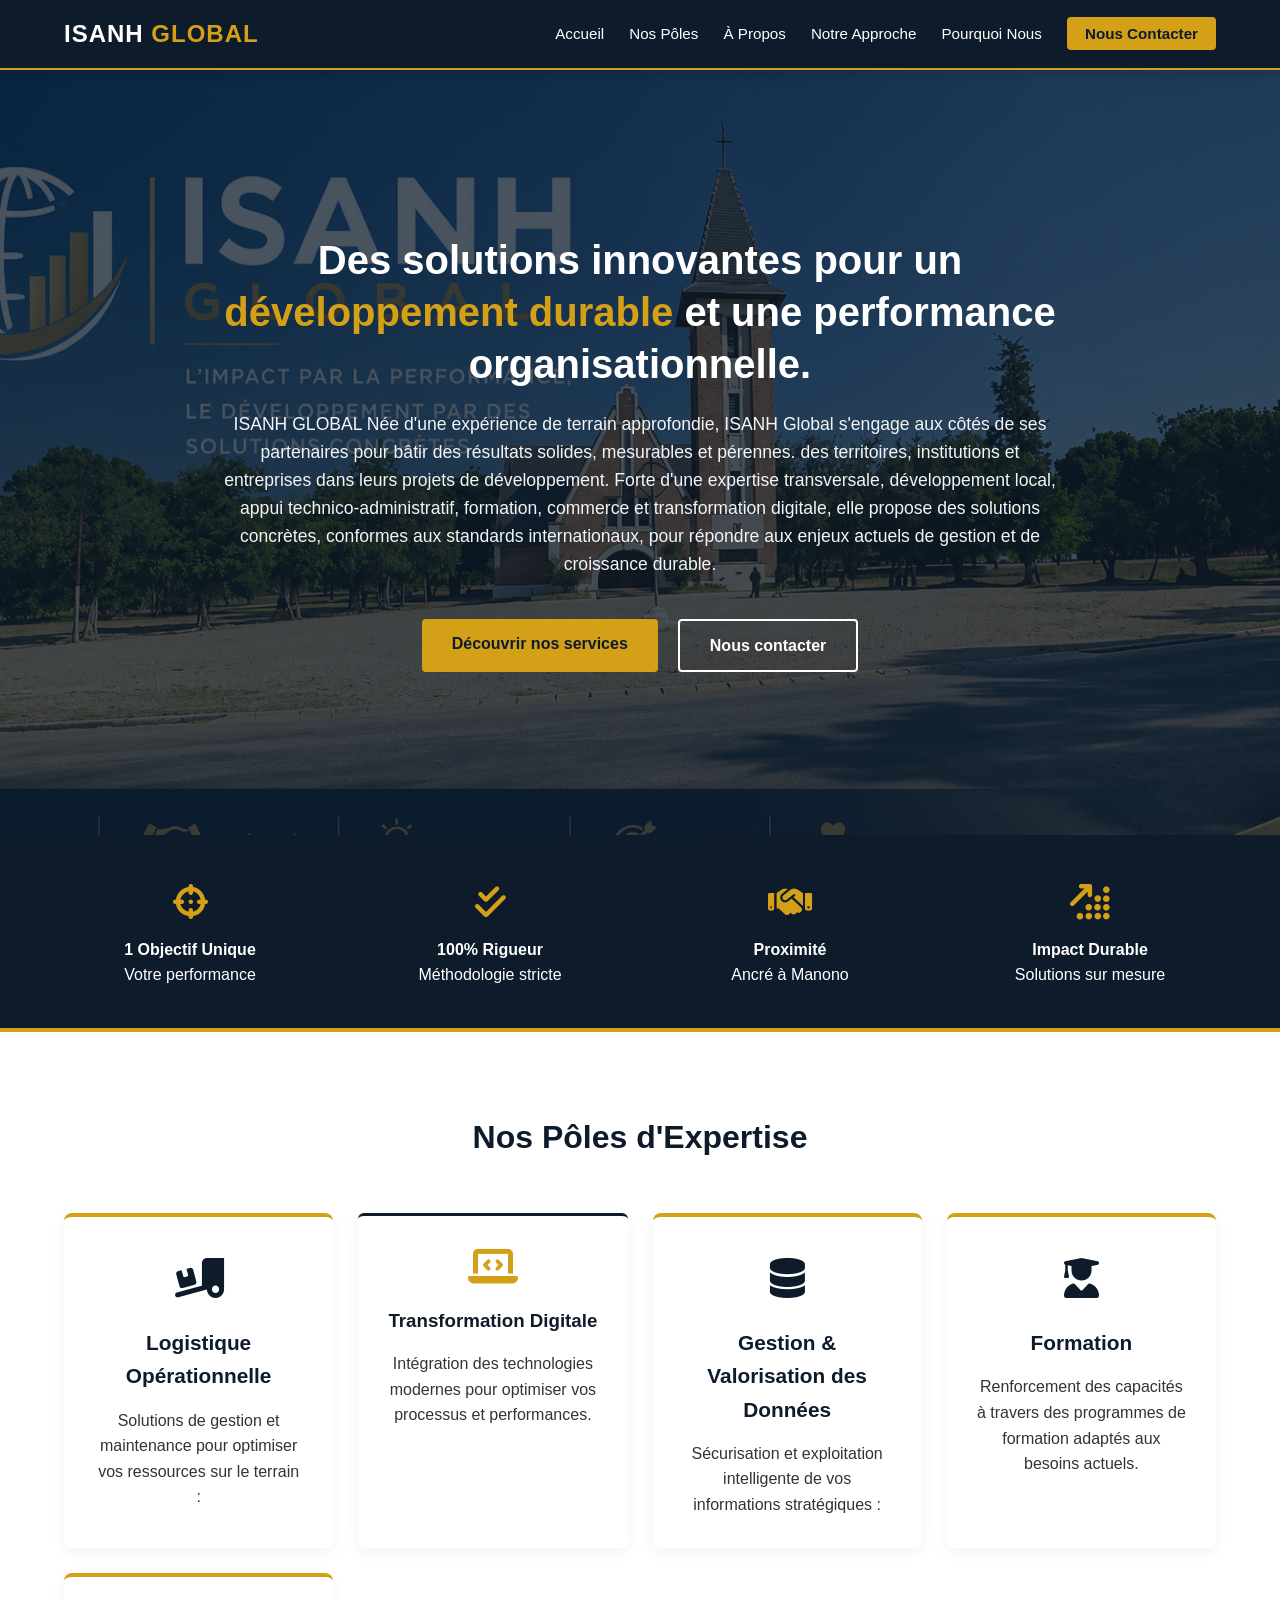
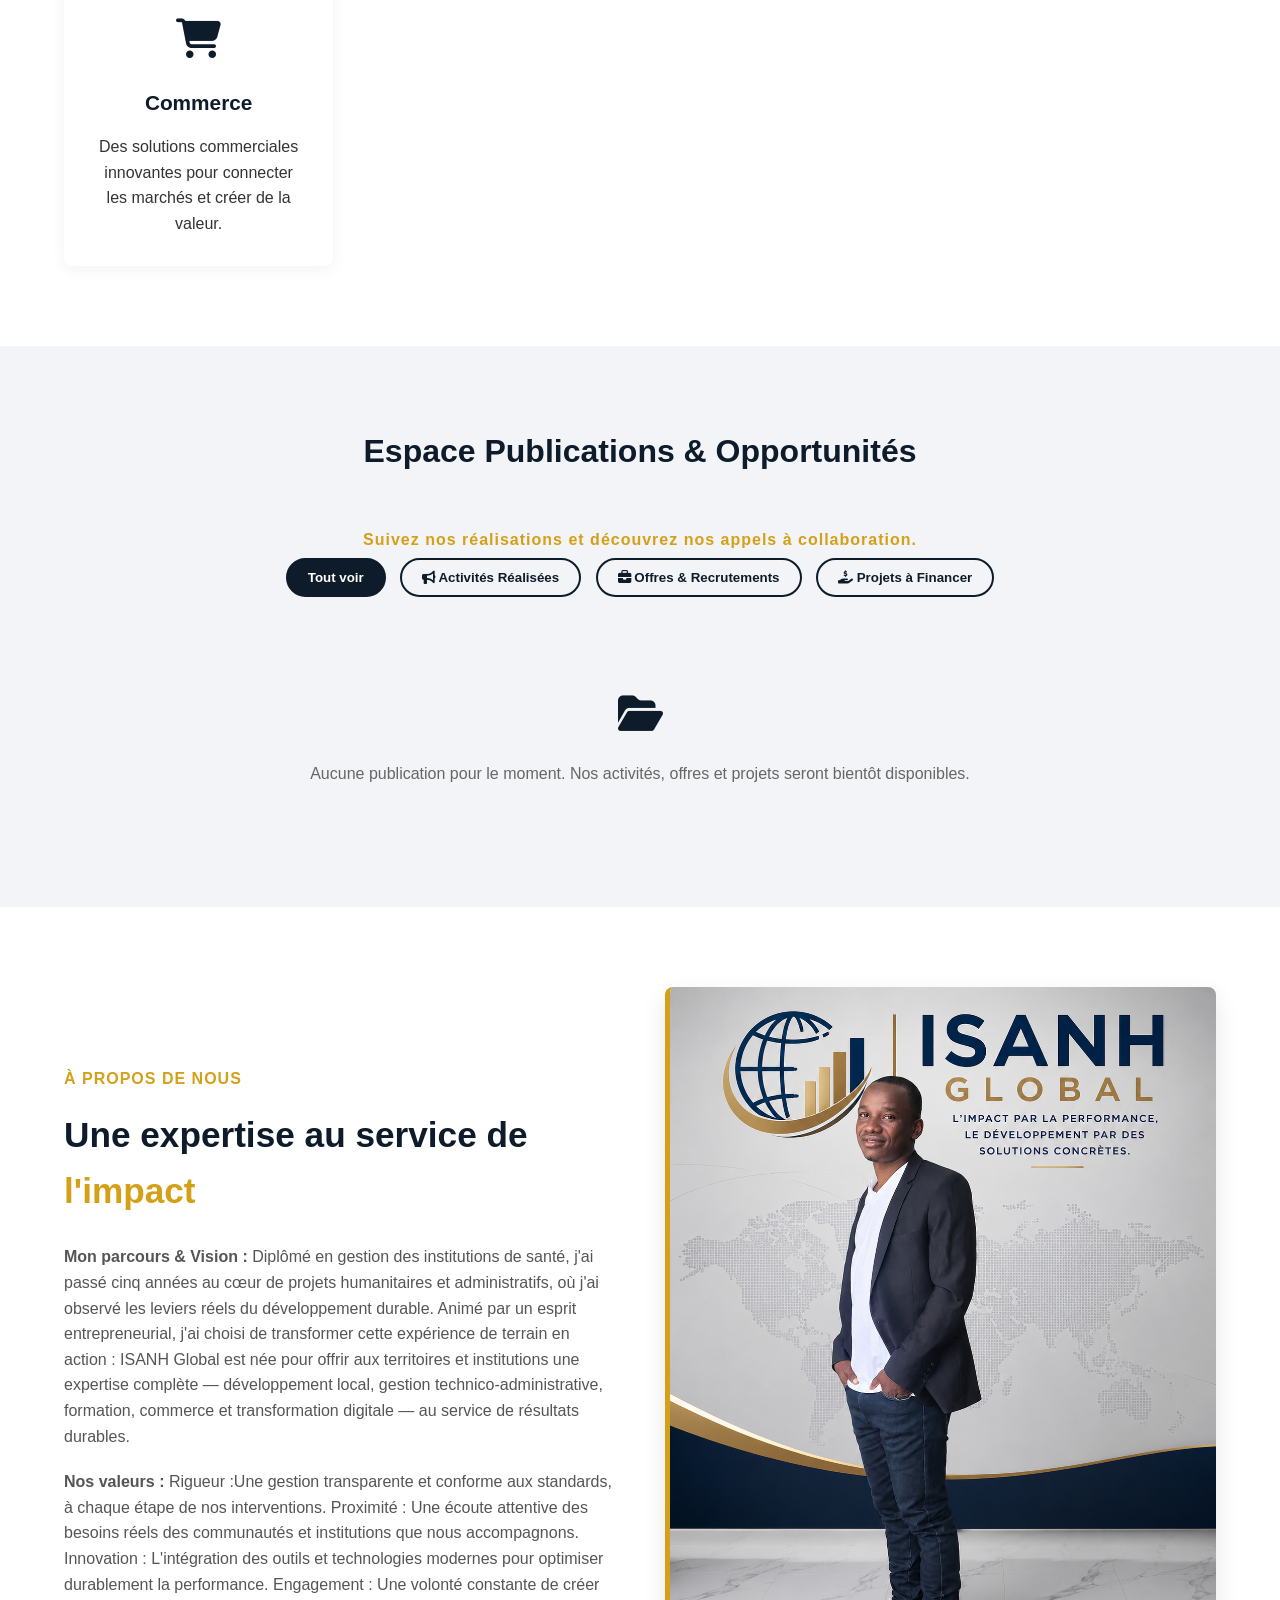
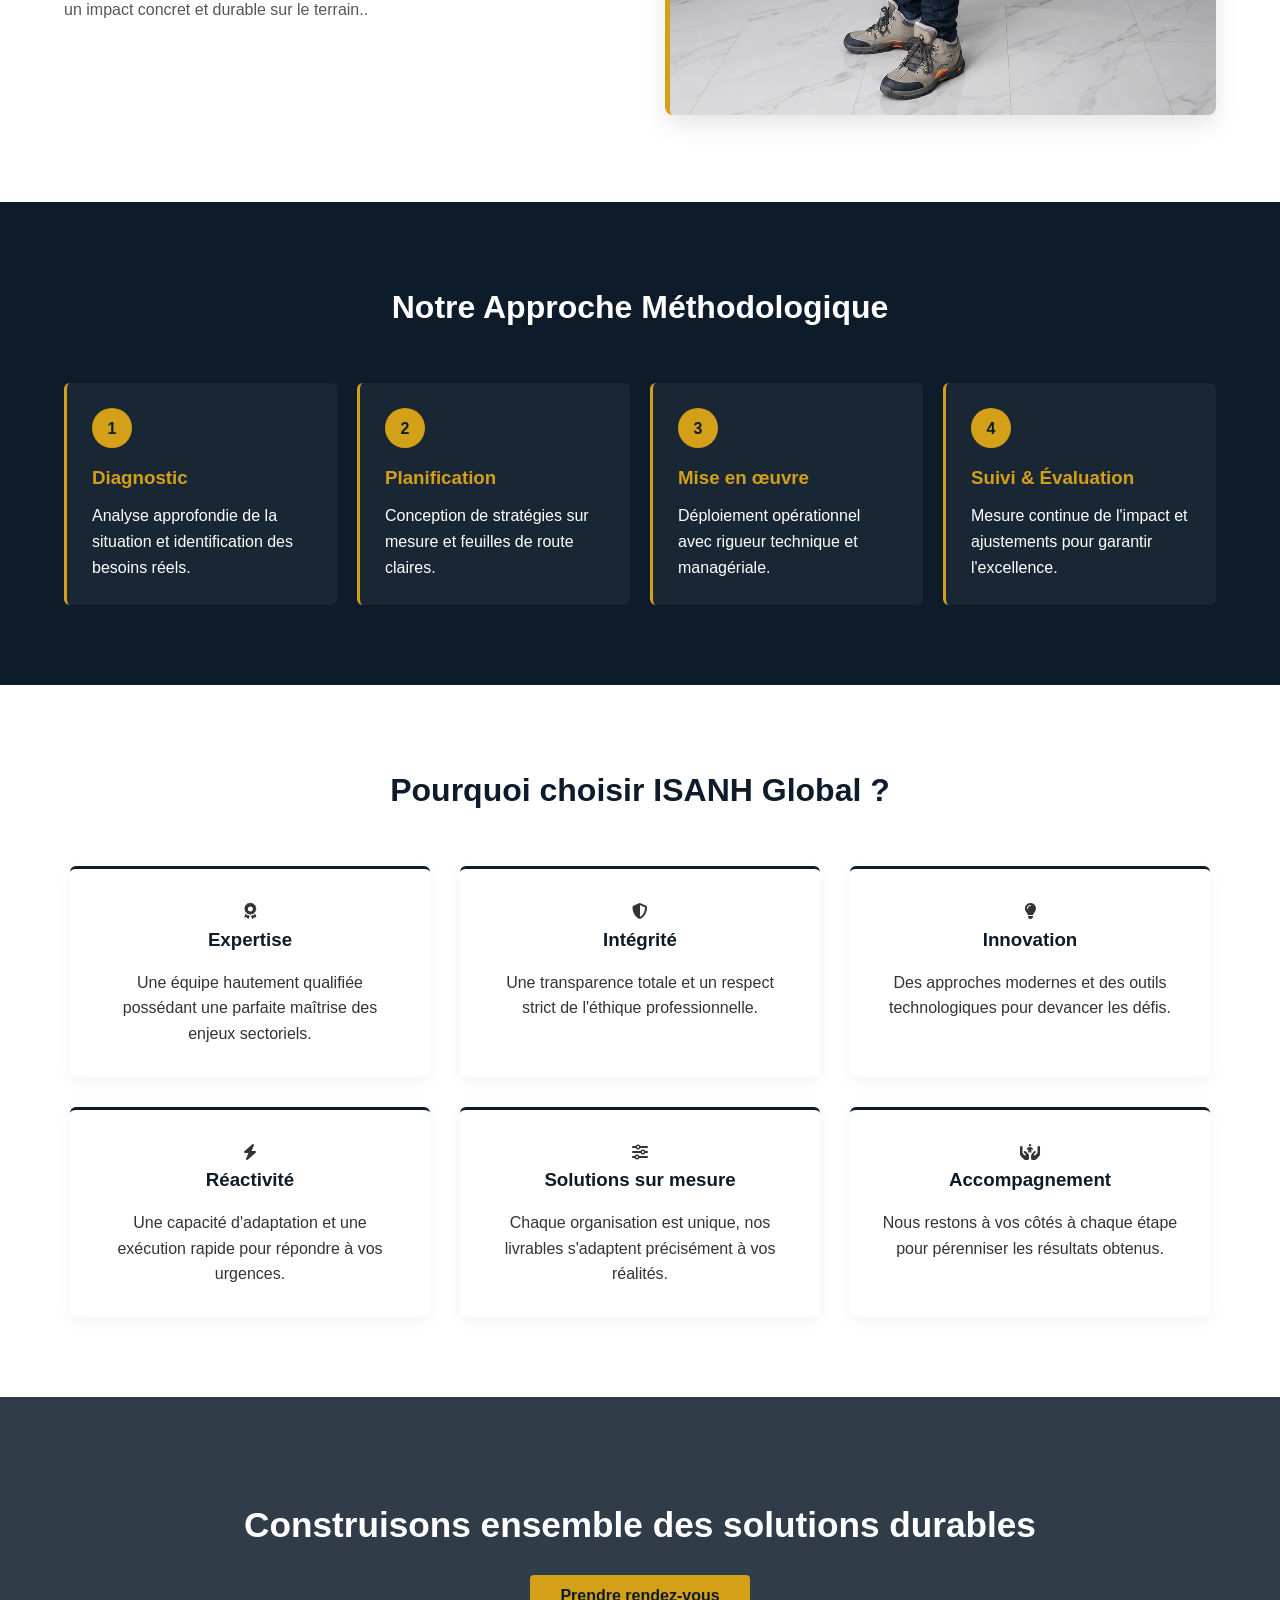
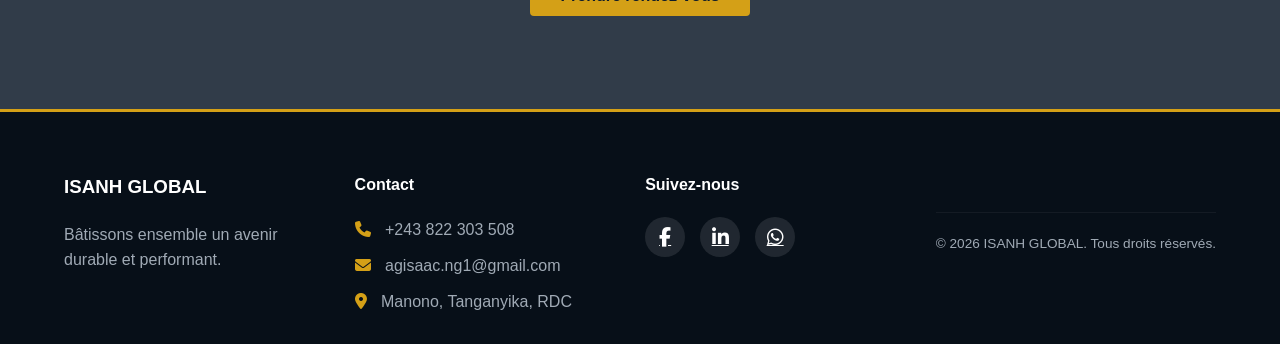
==== commit d0a7ad07: "Fix HTML encoding issues and clean up structure Mise à jour des liens des class social" ====
--- a/index.html
+++ b/index.html
@@ -234,12 +234,11 @@
             </div>
             <div class="footer-social">
                 <h4>Suivez-nous</h4>
-                <div class="social-icons">
-                    <a href="https://www.facebook.com/https://www.facebook.com/profile.php?id=100064615036930" target="_blank" rel="noopener noreferrer"><i class="fa-brands fa-facebook-f"></i></a>
-    <a href="https://www.linkedin.com/company/https://www.linkedin.com/groups/32700083" target="_blank" rel="noopener noreferrer"><i class="fa-brands fa-linkedin-in"></i></a>
-                    <a href="https://wa.me/243822303508" target="_blank"><i class="fa-brands fa-whatsapp"></i></a>
-                </div>
-            </div>
+<div class="social-icons">
+    <a href="https://www.facebook.com/profile.php?id=100064615036930" target="_blank" rel="noopener noreferrer"><i class="fa-brands fa-facebook-f"></i></a>
+    <a href="https://www.linkedin.com/groups/32700083" target="_blank" rel="noopener noreferrer"><i class="fa-brands fa-linkedin-in"></i></a>
+    <a href="https://wa.me/243822303508" target="_blank" rel="noopener noreferrer"><i class="fa-brands fa-whatsapp"></i></a>
+</div>
         </div>
         <div class="footer-bottom">
             <p>&copy; 2026 ISANH GLOBAL. Tous droits réservés.</p>
@@ -247,4 +246,4 @@
     </footer>
 
 </body>
-</html>+</html>
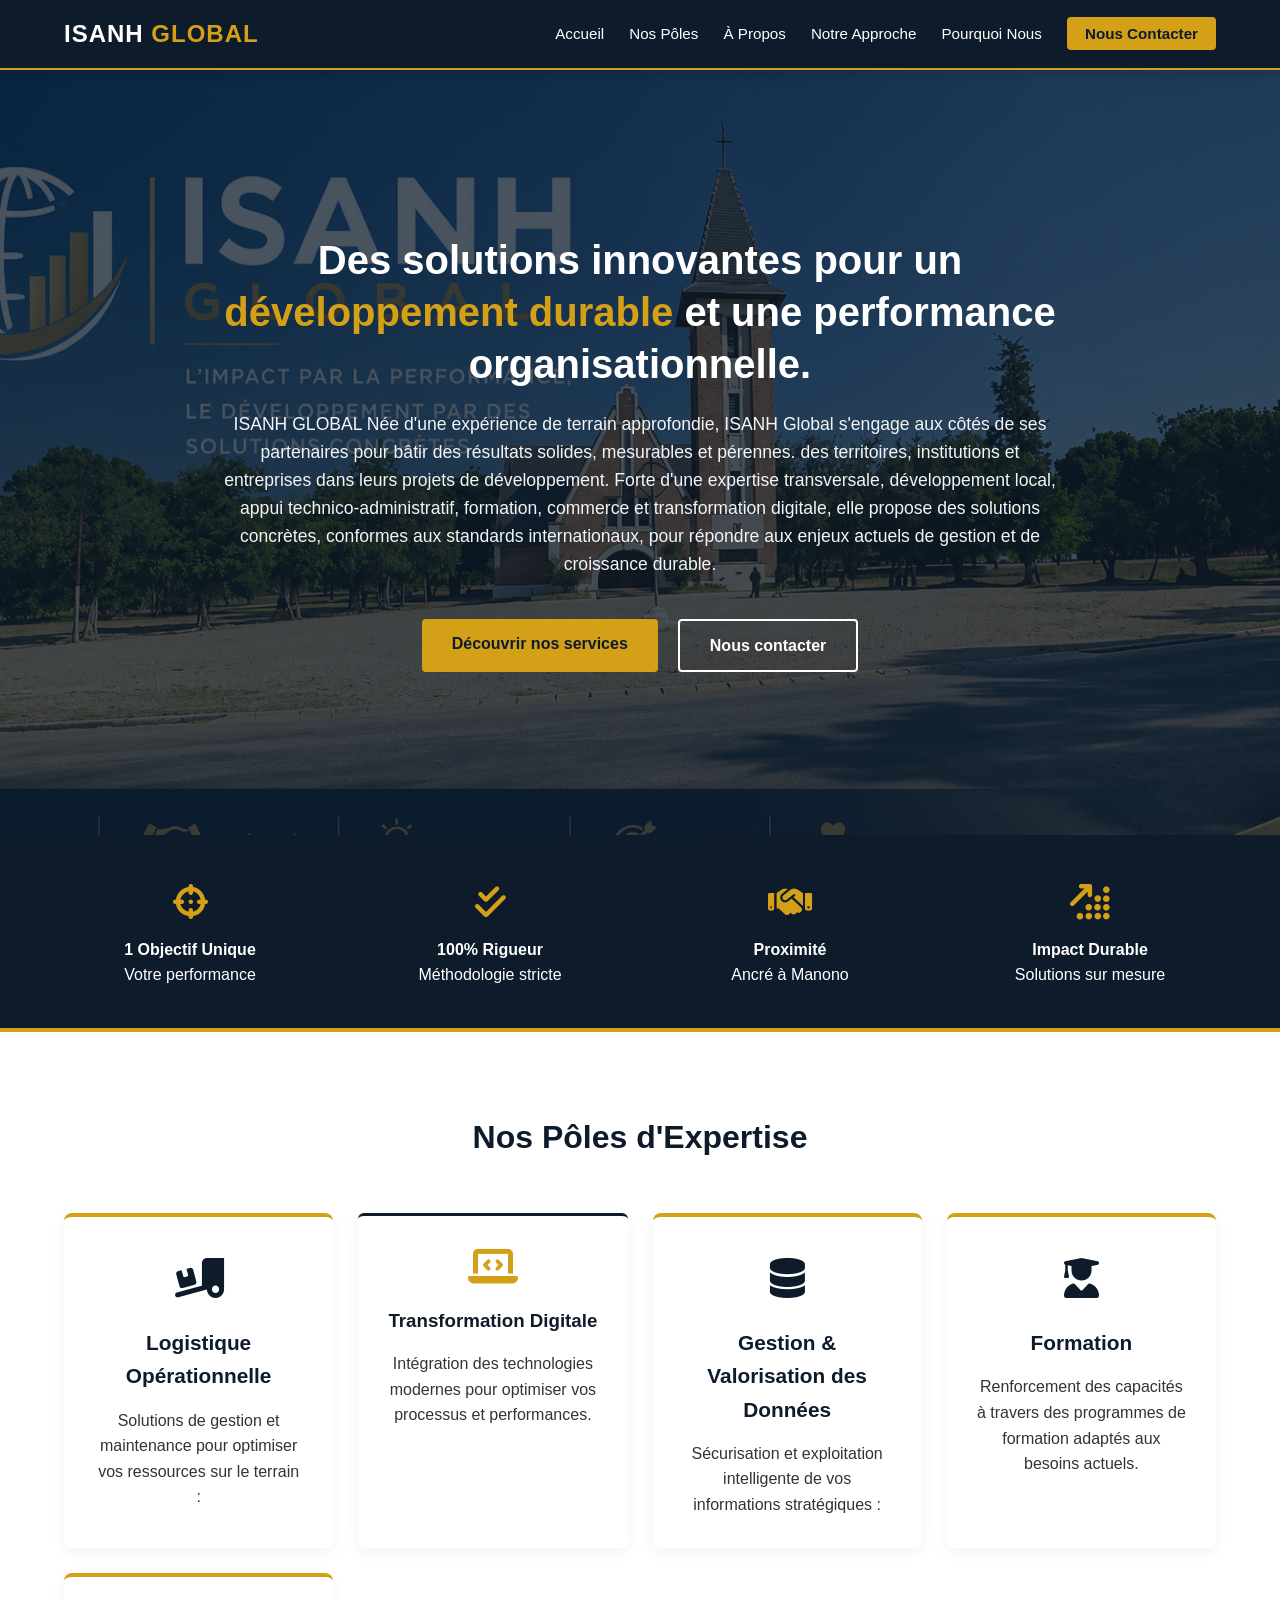
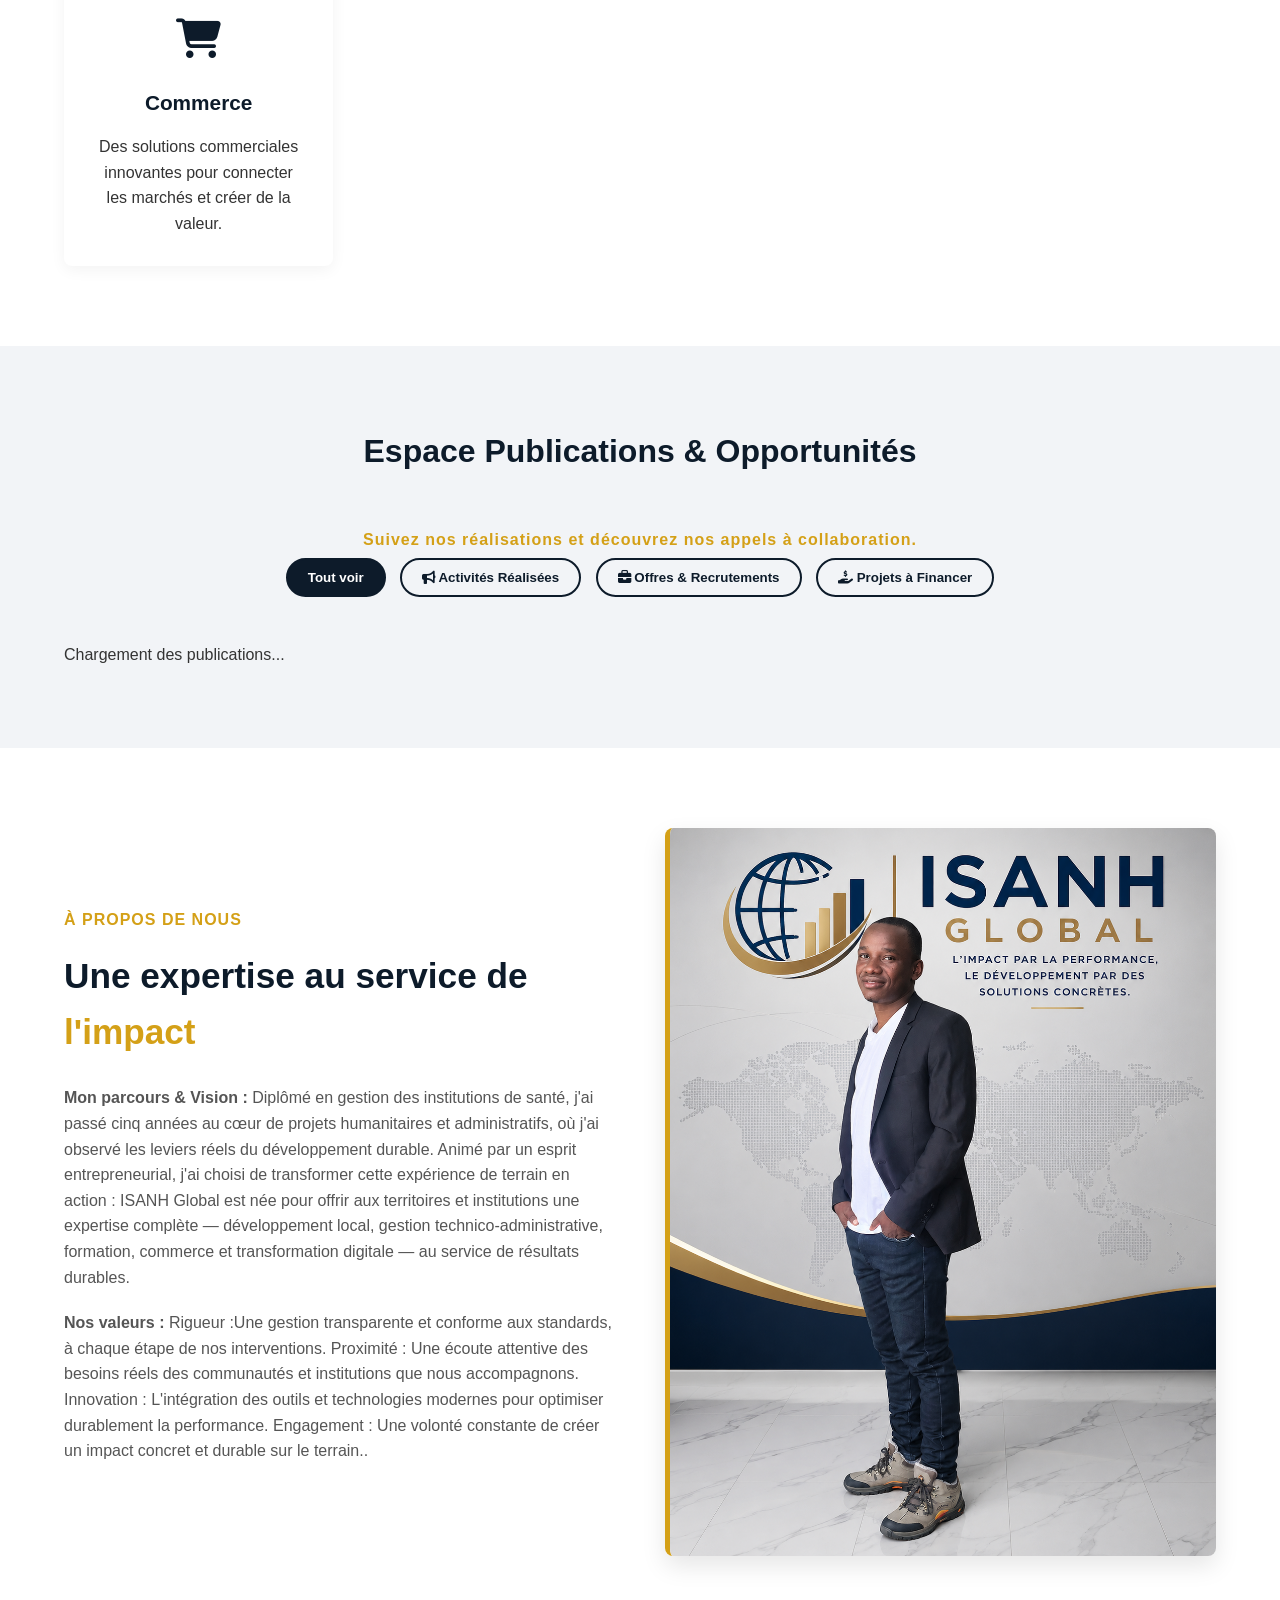
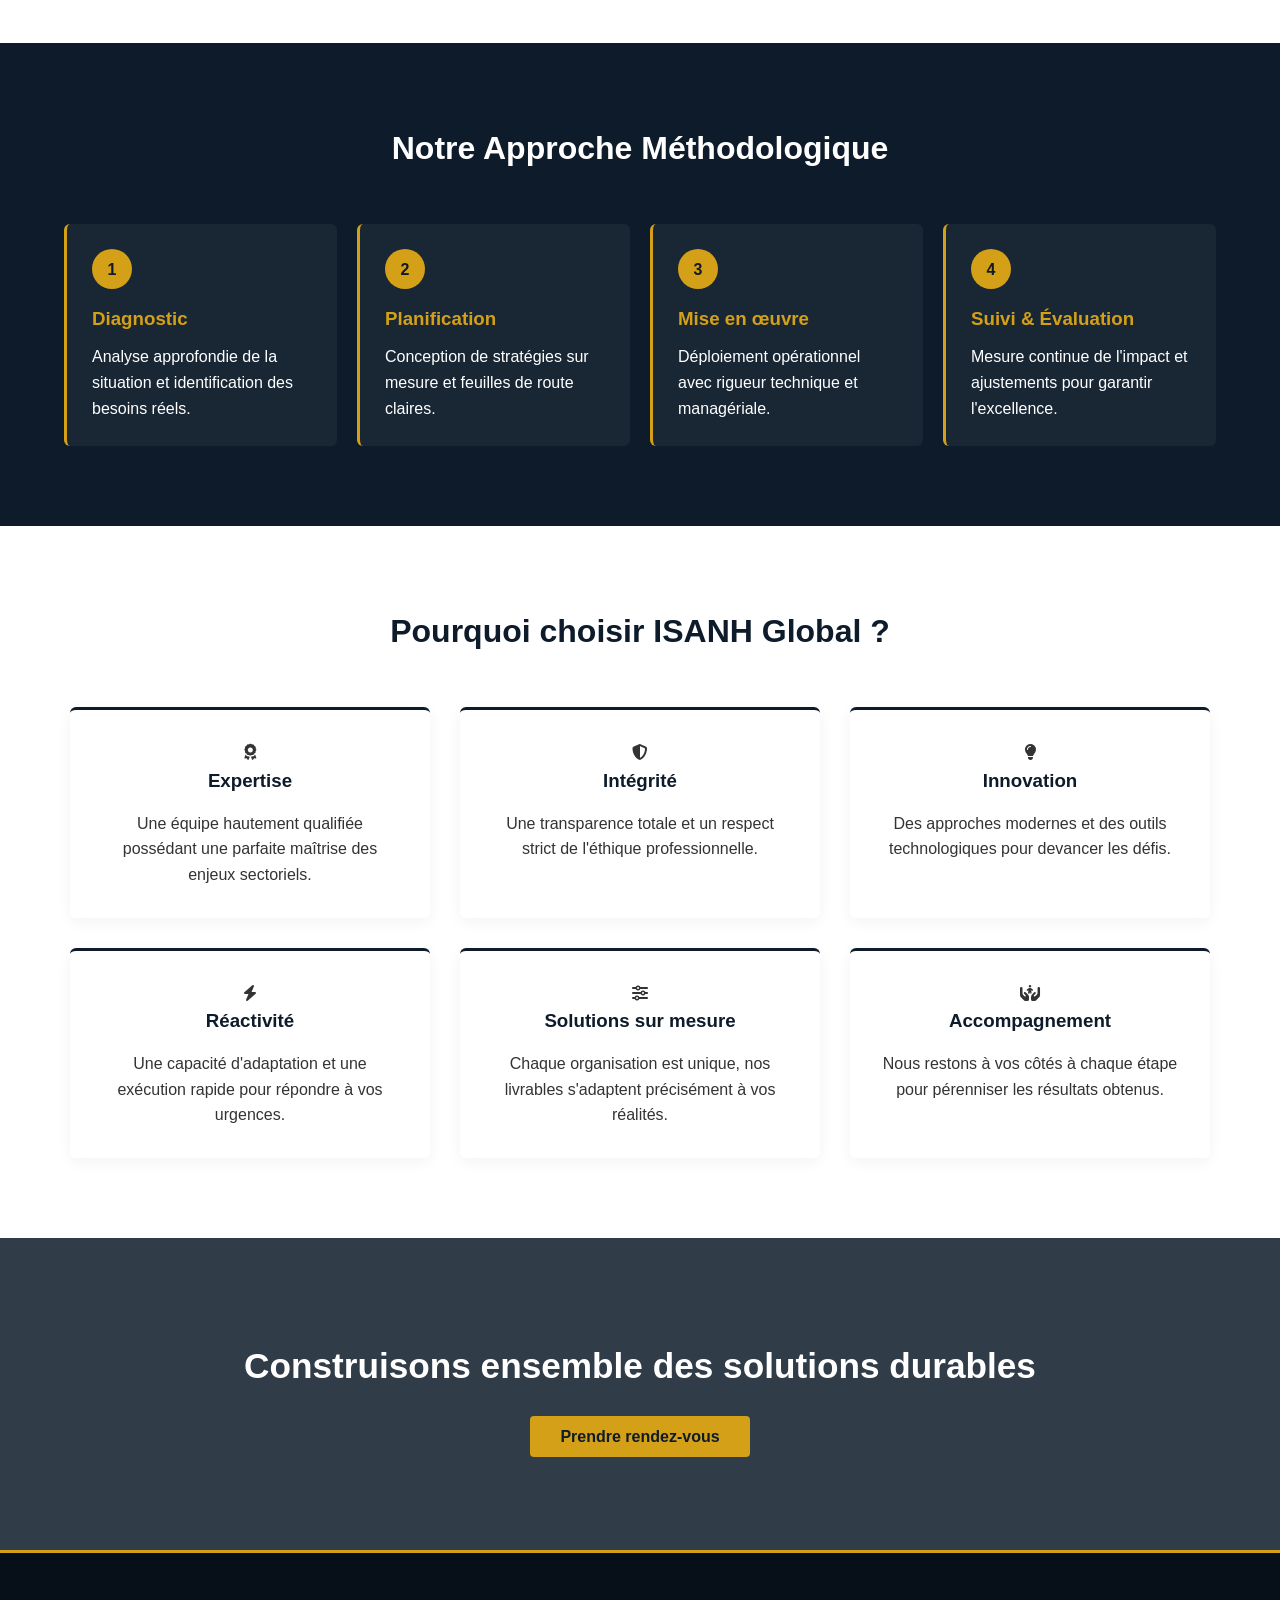
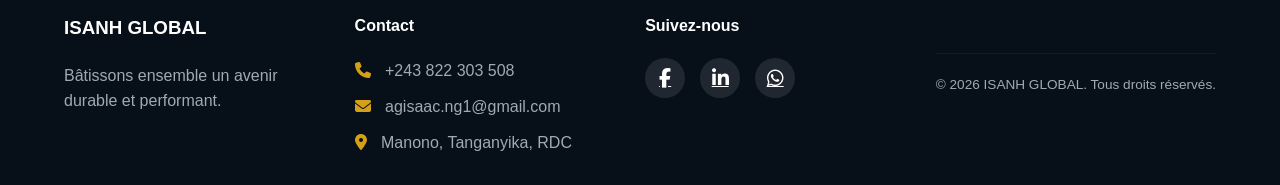
==== commit 32ea9fc0: "Fix HTML encoding issues in index.html" ====
--- a/index.html
+++ b/index.html
@@ -121,10 +121,9 @@
 <!-- GRILLE DES PUBLICATIONS (VIDE - EN ATTENTE) -->
 <div class="publications-grid">
     
-    <div class="no-publications text-center" style="grid-column: 1 / -1; padding: 40px; color: #666; width: 100%;">
-        <div style="font-size: 2.5rem; margin-bottom: 15px; color: #0D1B2A;"><i class="fas fa-folder-open"></i></div>
-        <p>Aucune publication pour le moment. Nos activités, offres et projets seront bientôt disponibles.</p>
-    </div>
+    <div id="liste-publications">
+  <p>Chargement des publications...</p>
+</div>
 
         </div>
     </section>
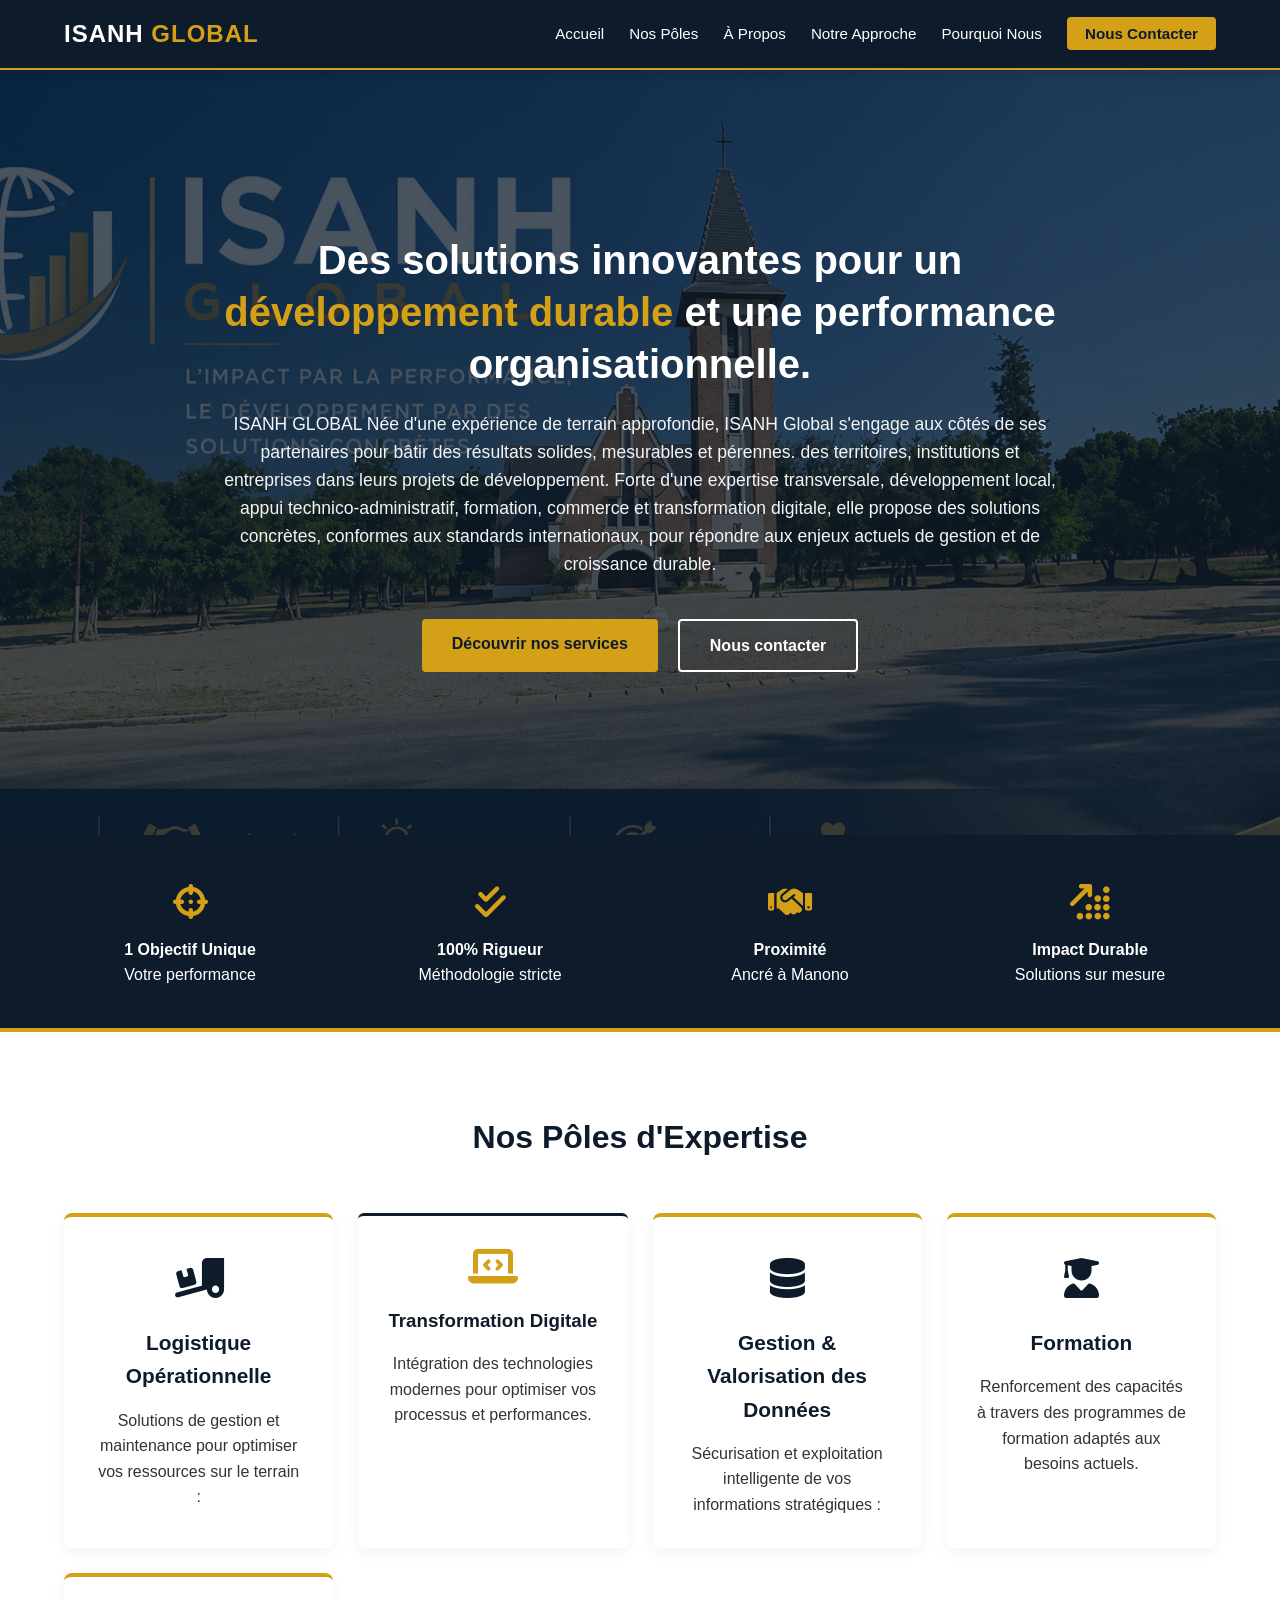
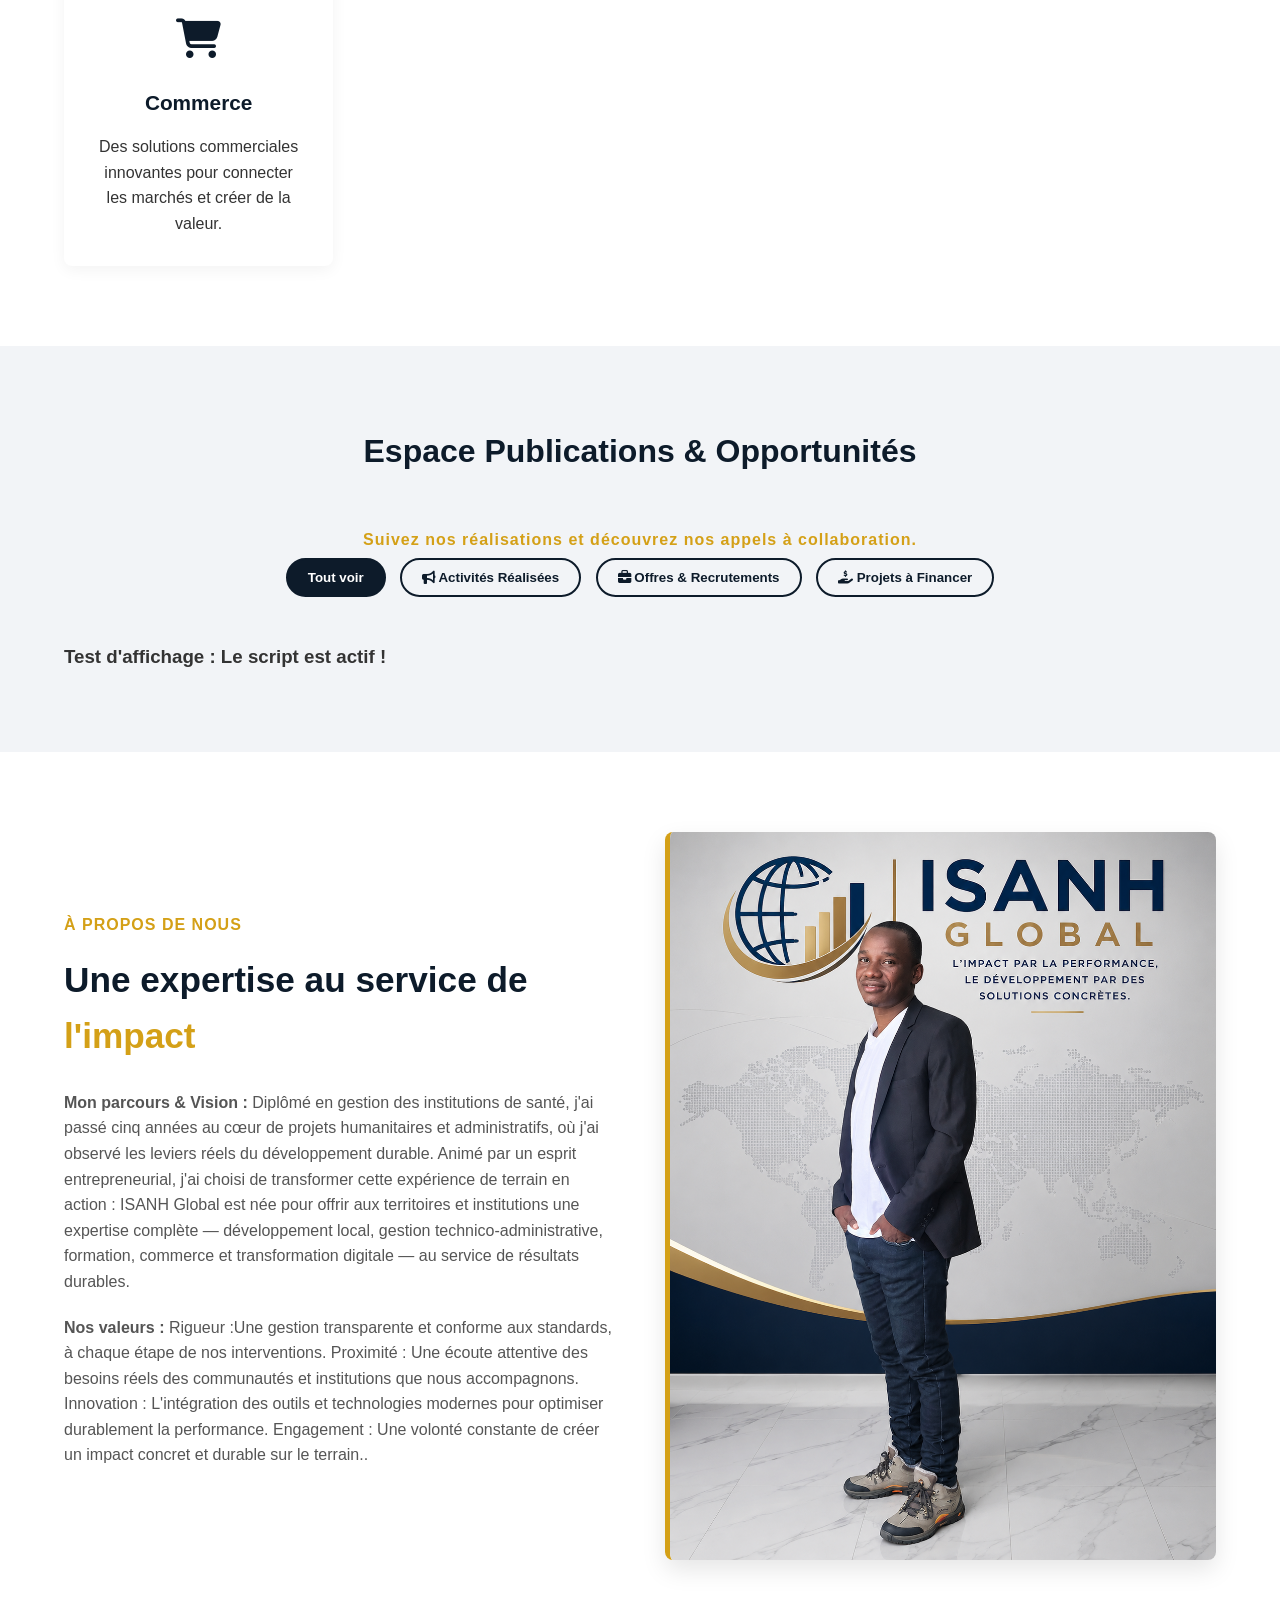
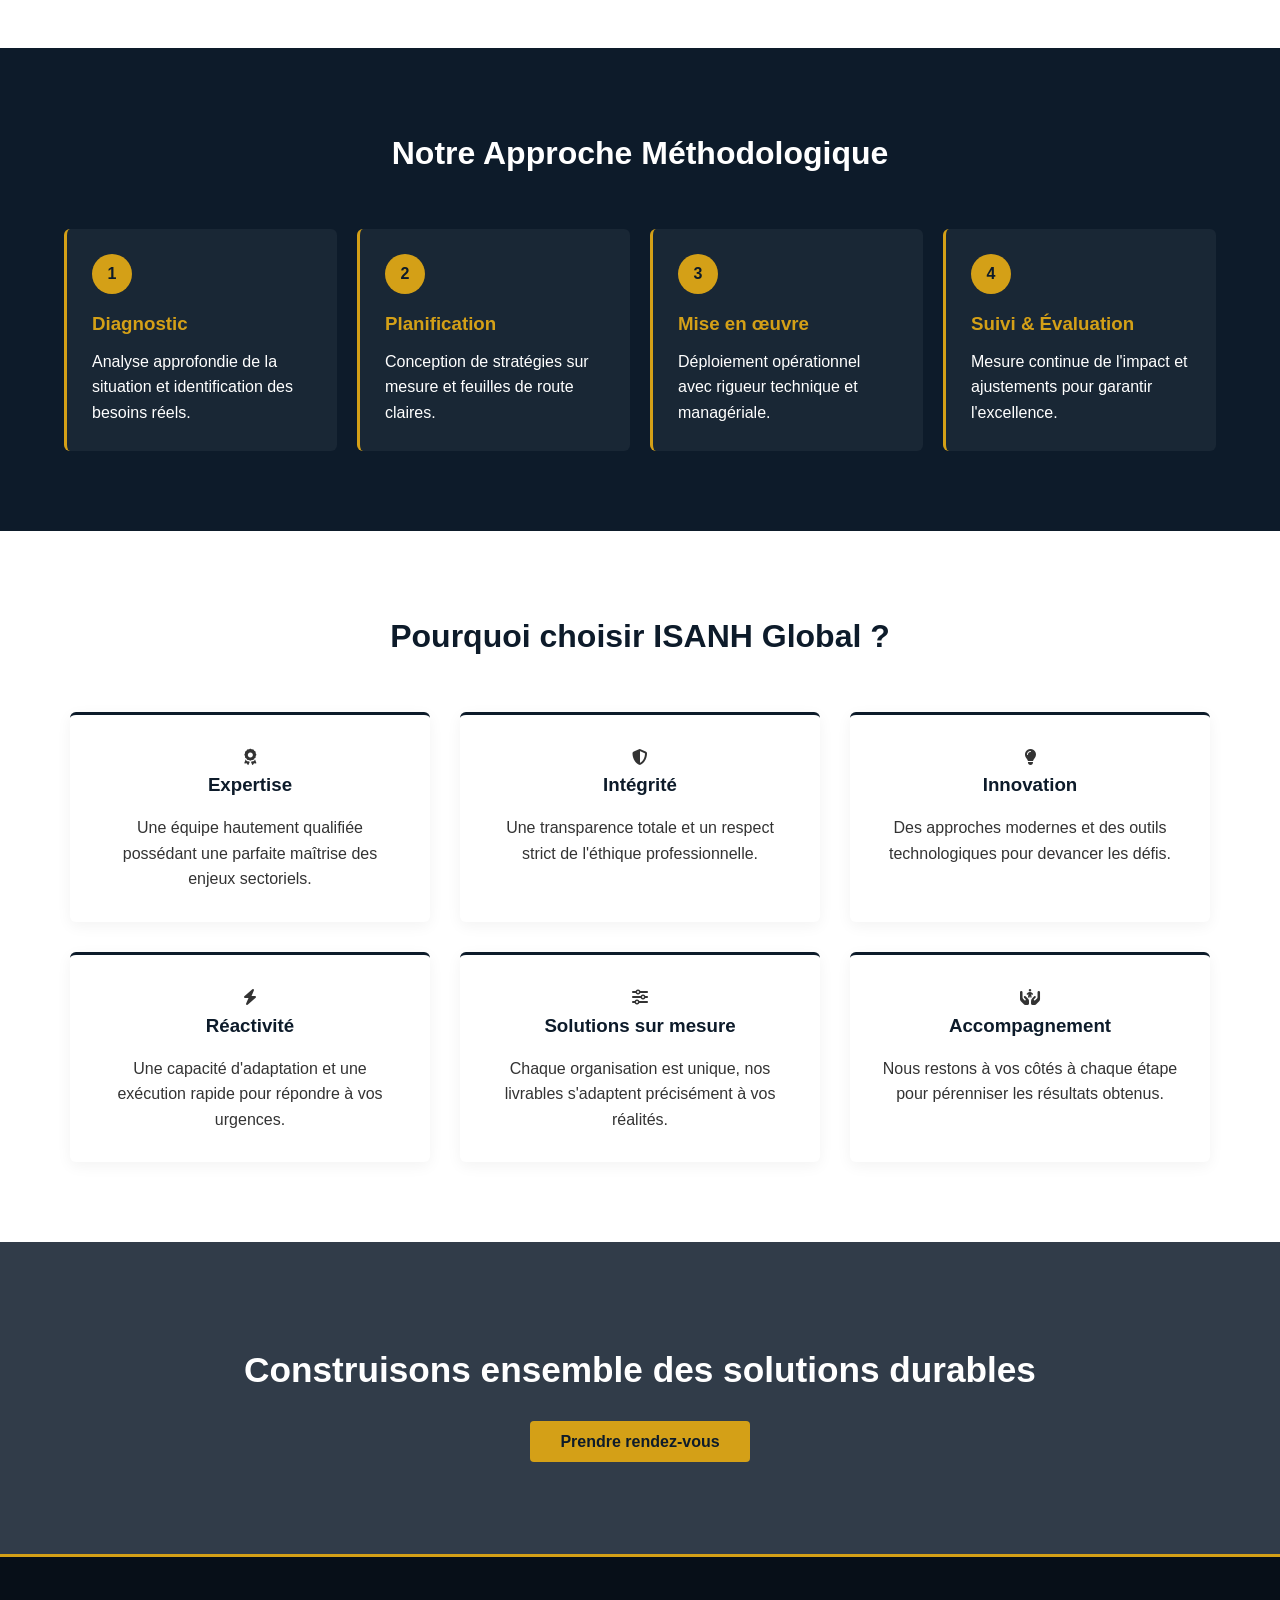
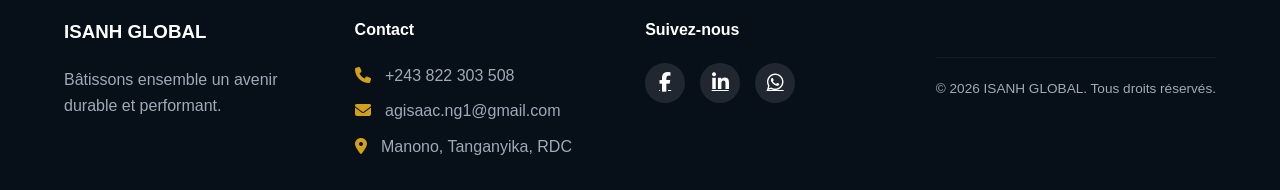
==== commit 1958ab47: "Fix HTML formatting and structure" ====
--- a/index.html
+++ b/index.html
@@ -122,7 +122,8 @@
 <div class="publications-grid">
     
     <div id="liste-publications">
-  <p>Chargement des publications...</p>
+        <div id="zone-publications" class="publications-grid">
+    <p>Chargement des publications...</p>
 </div>
 
         </div>
@@ -243,6 +244,6 @@
             <p>&copy; 2026 ISANH GLOBAL. Tous droits réservés.</p>
         </div>
     </footer>
-
+<script src="script.js"></script>
 </body>
 </html>
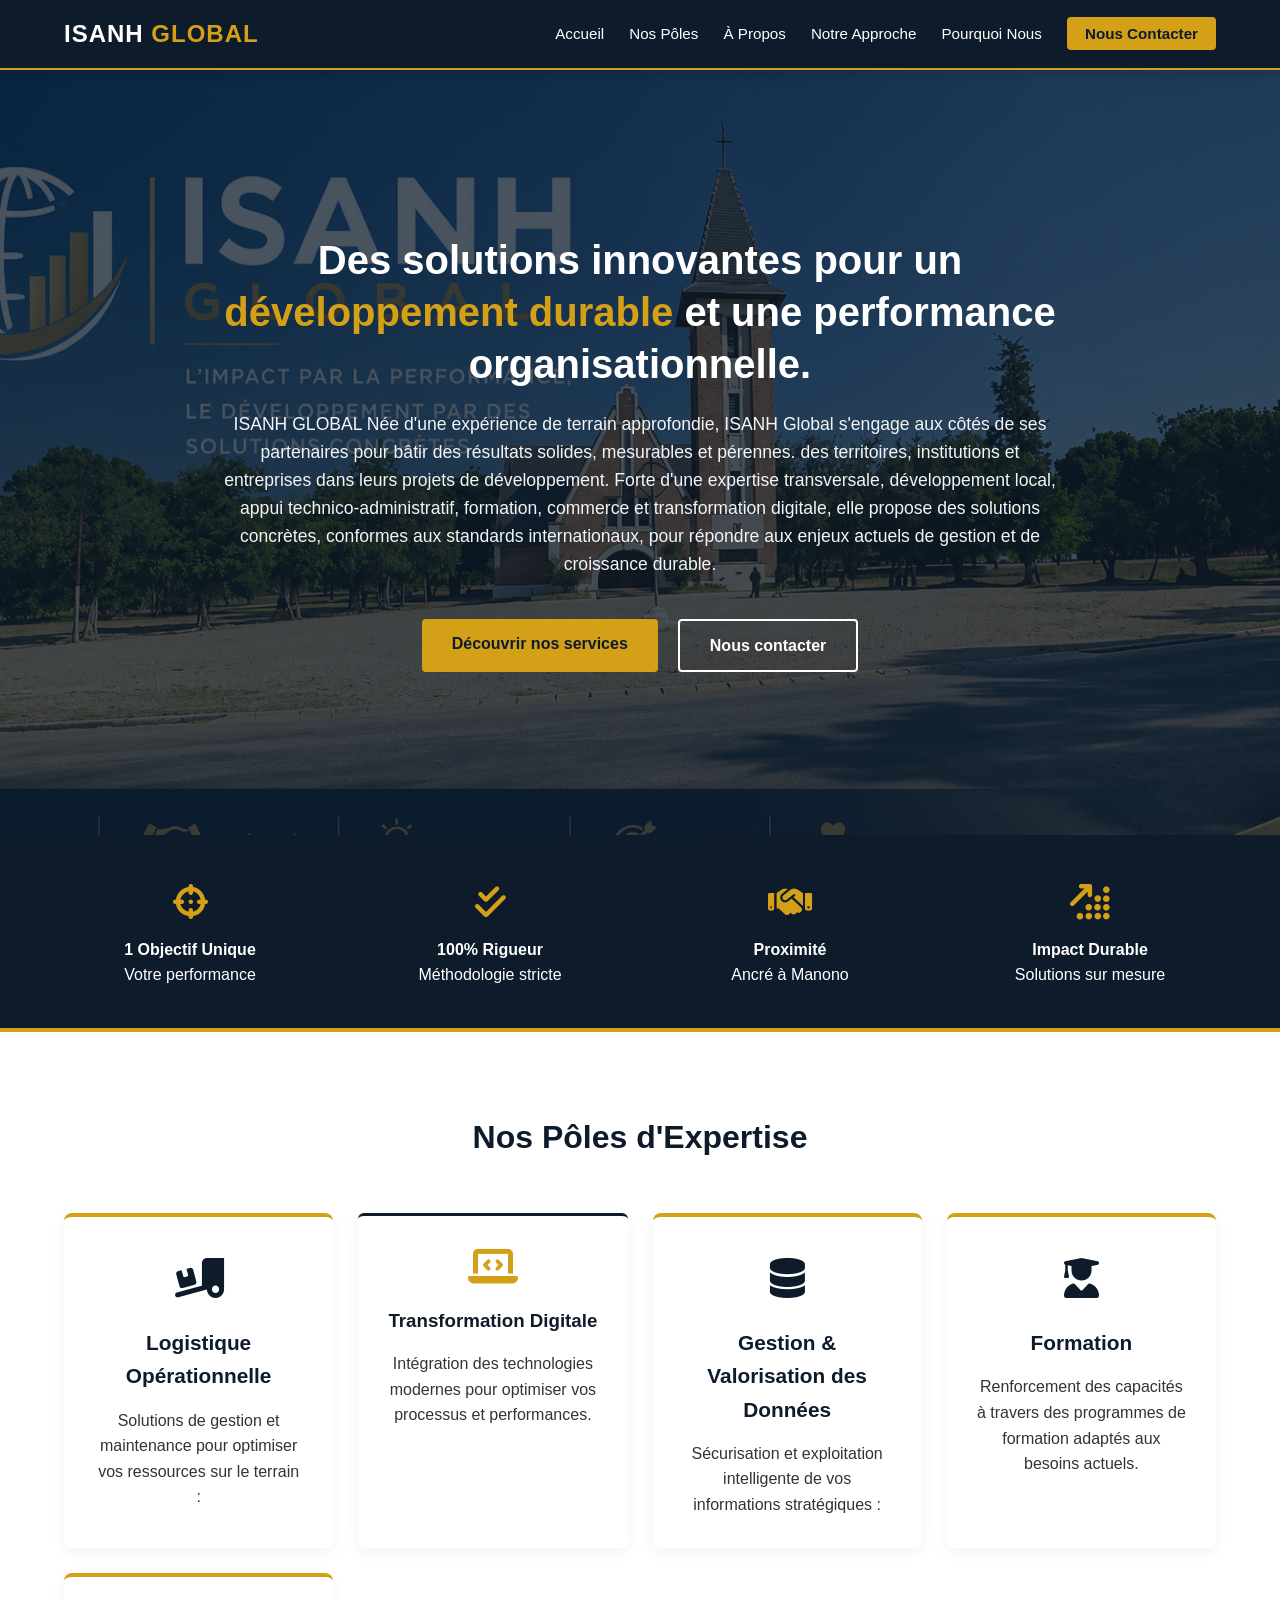
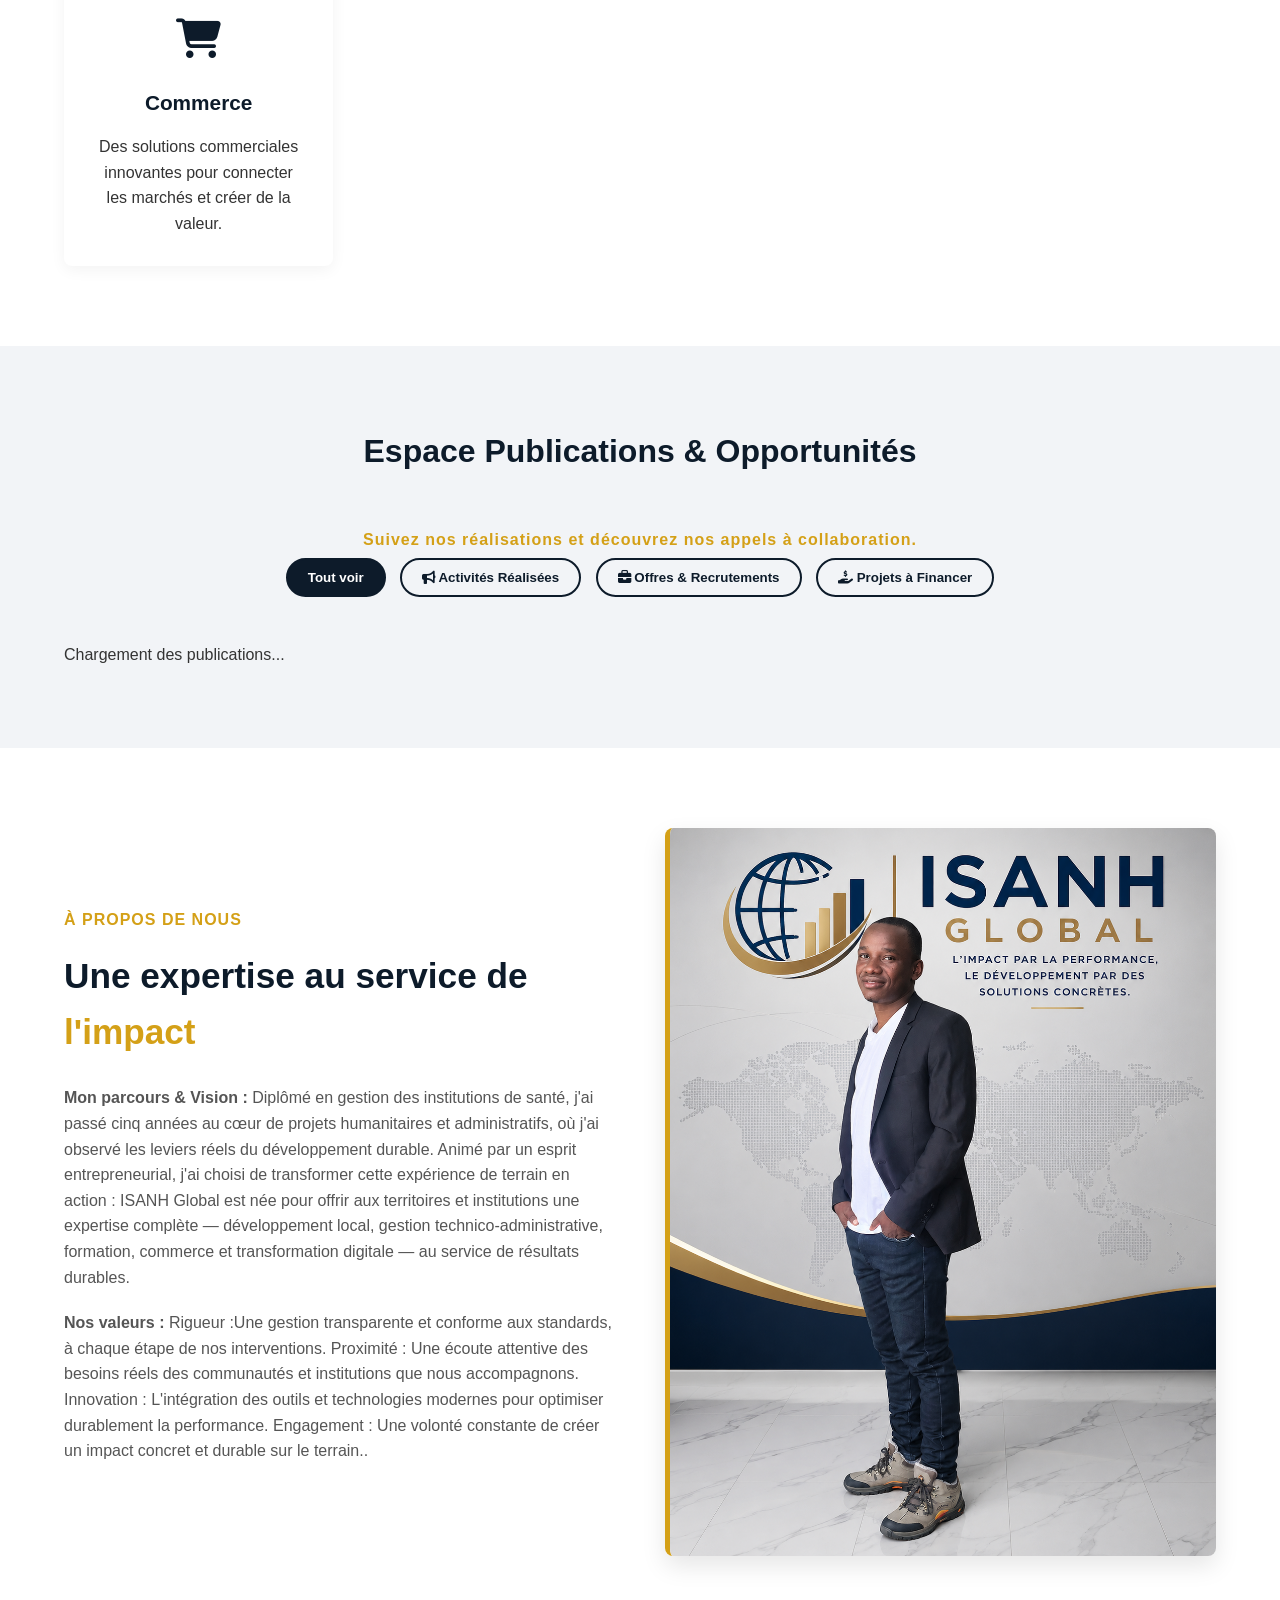
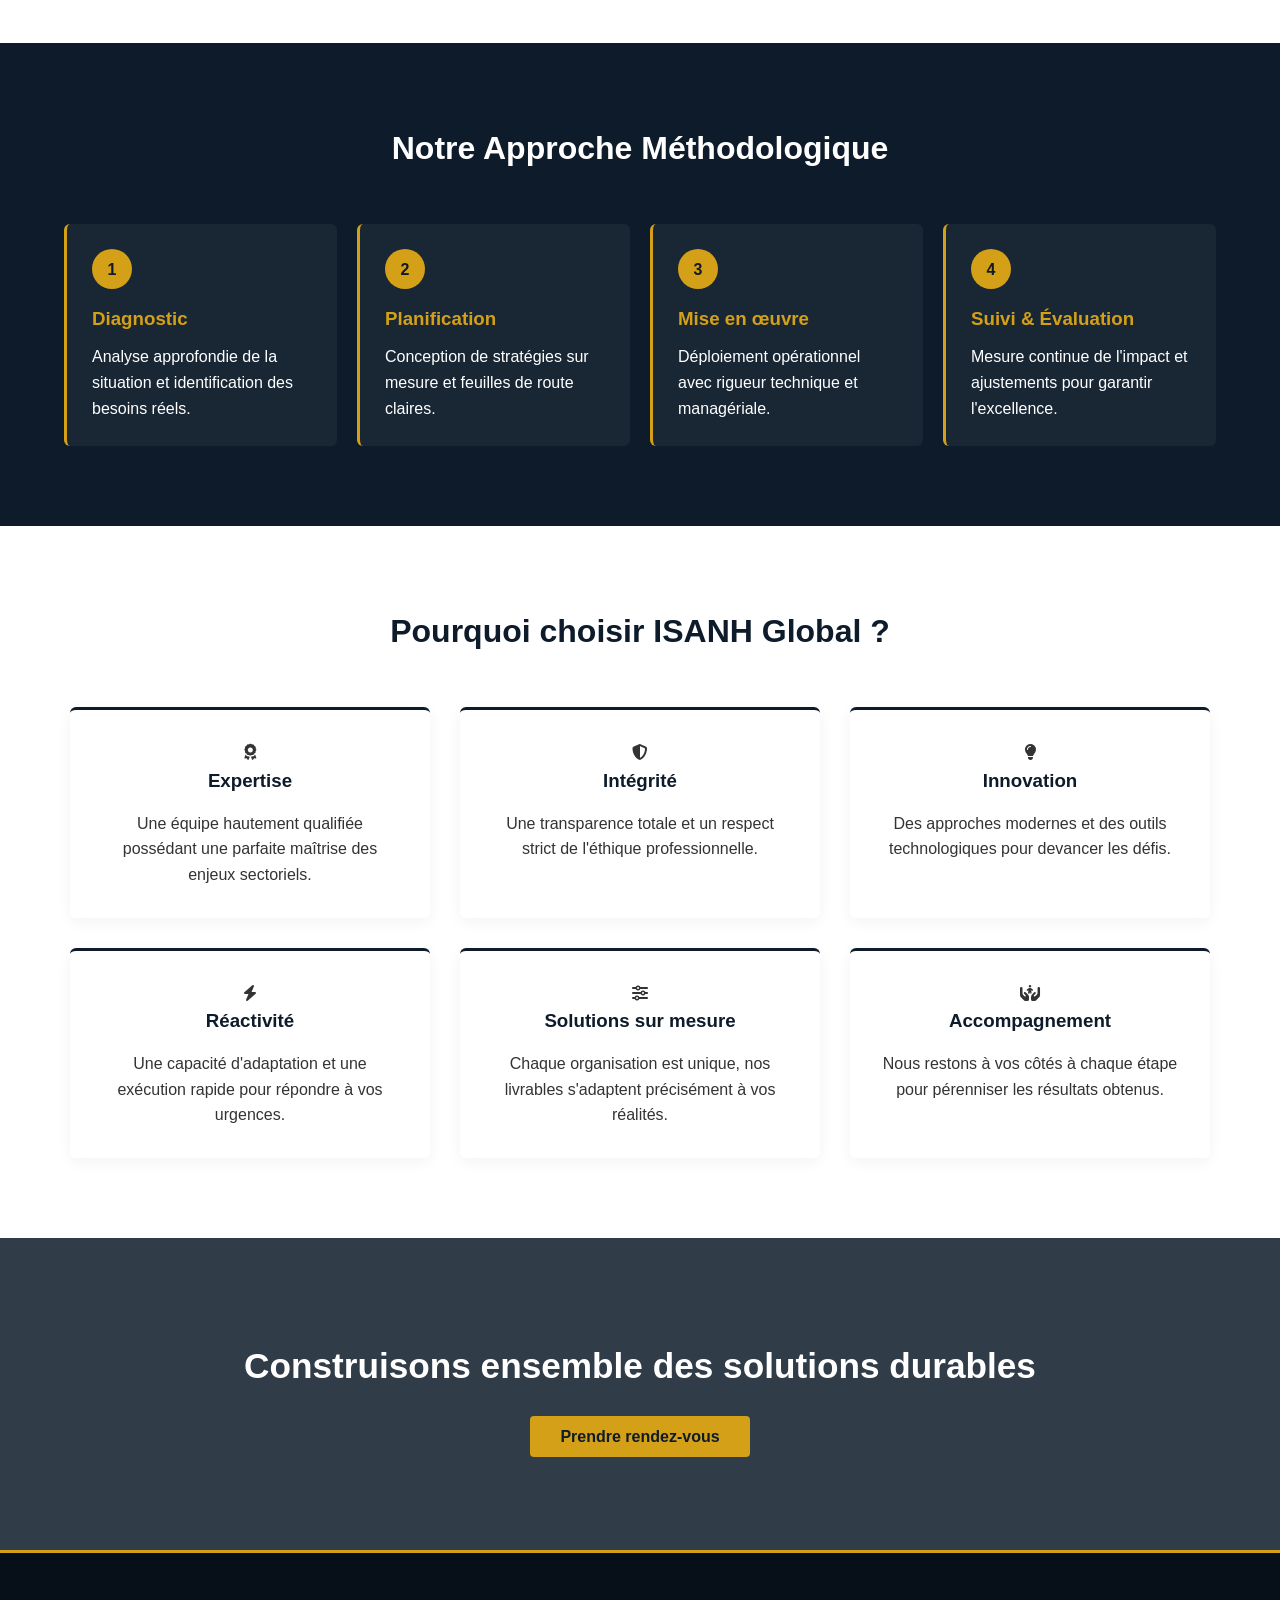
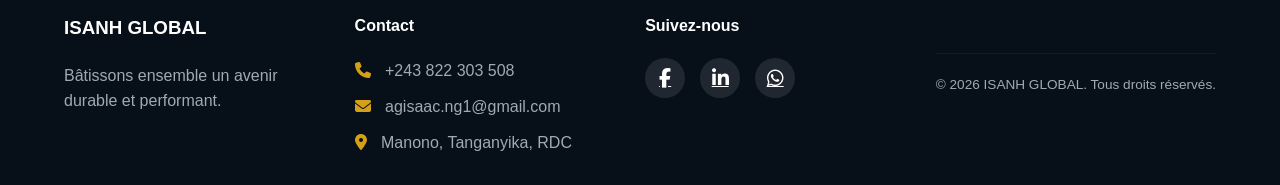
==== commit 990a3a31: "Update index.html" ====
--- a/index.html
+++ b/index.html
@@ -244,6 +244,6 @@
             <p>&copy; 2026 ISANH GLOBAL. Tous droits réservés.</p>
         </div>
     </footer>
-<script src="script.js"></script>
+<script src="app.js"></script>
 </body>
 </html>
